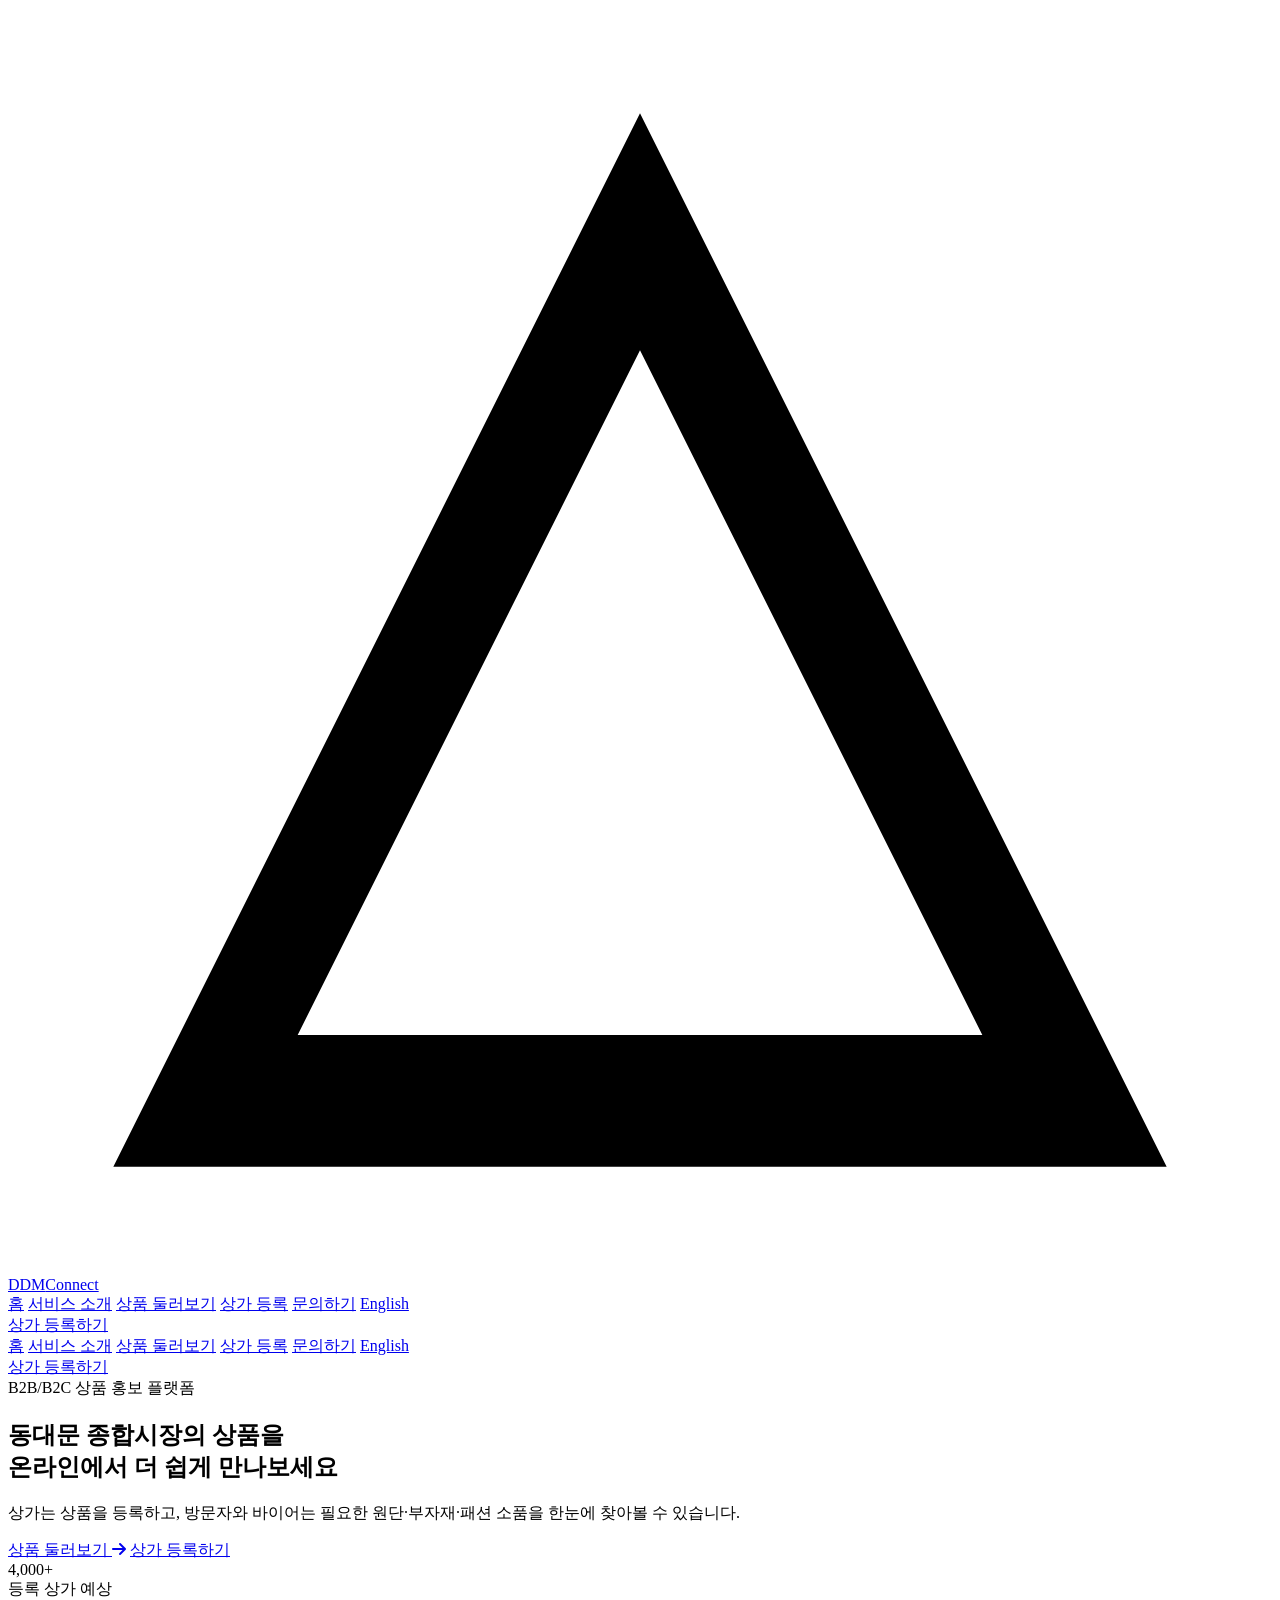
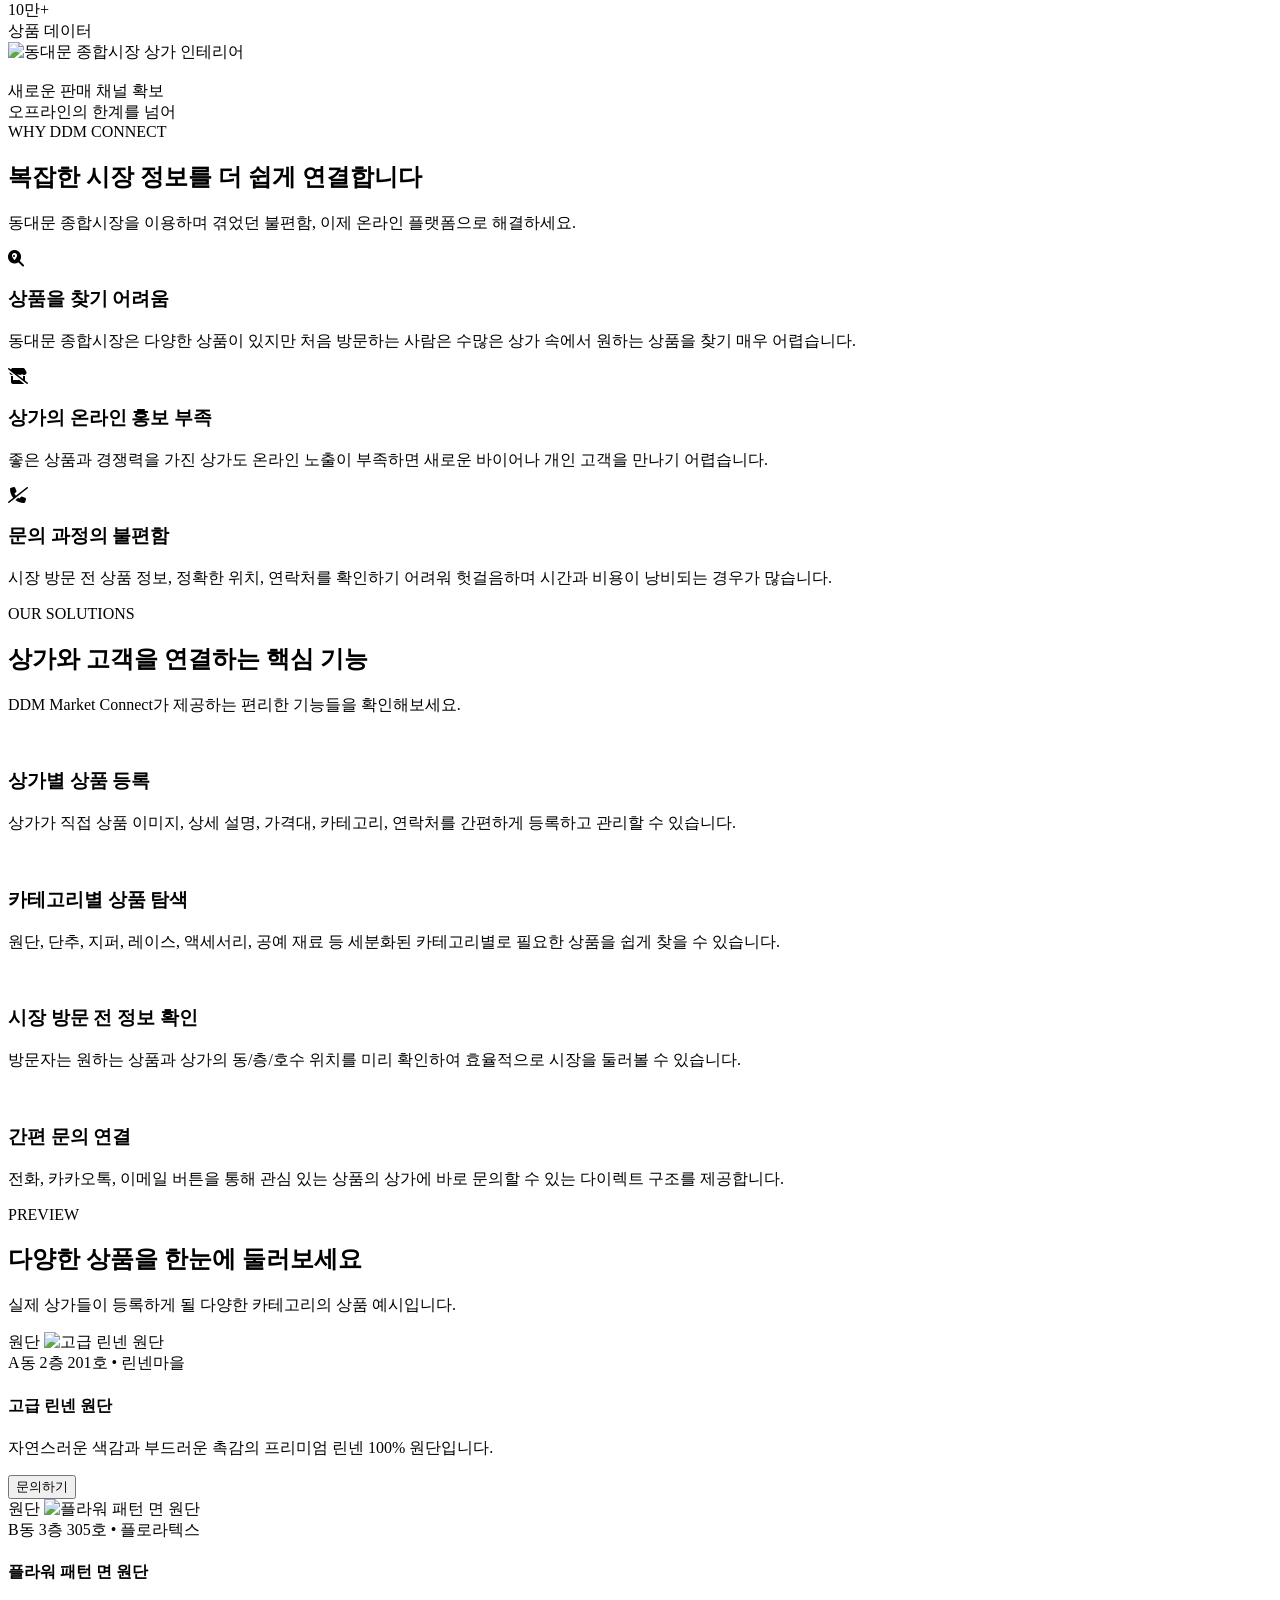
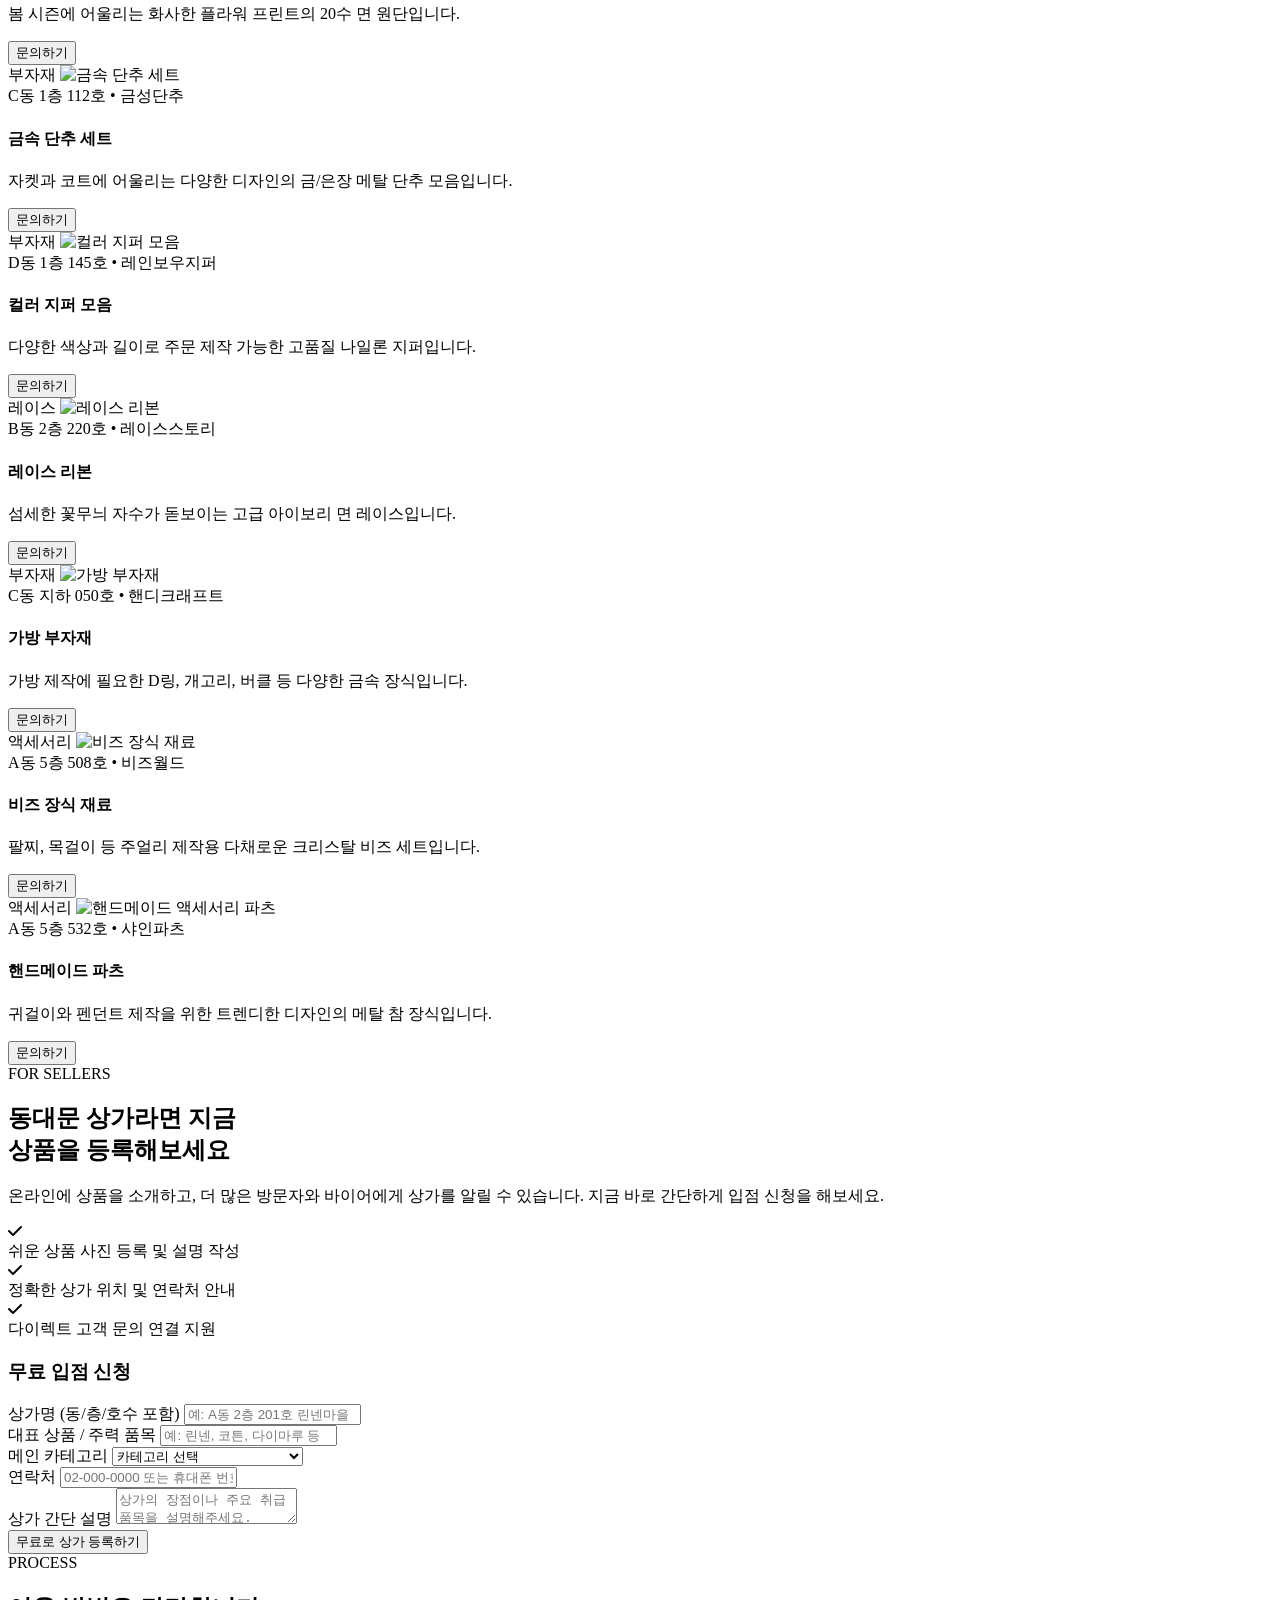
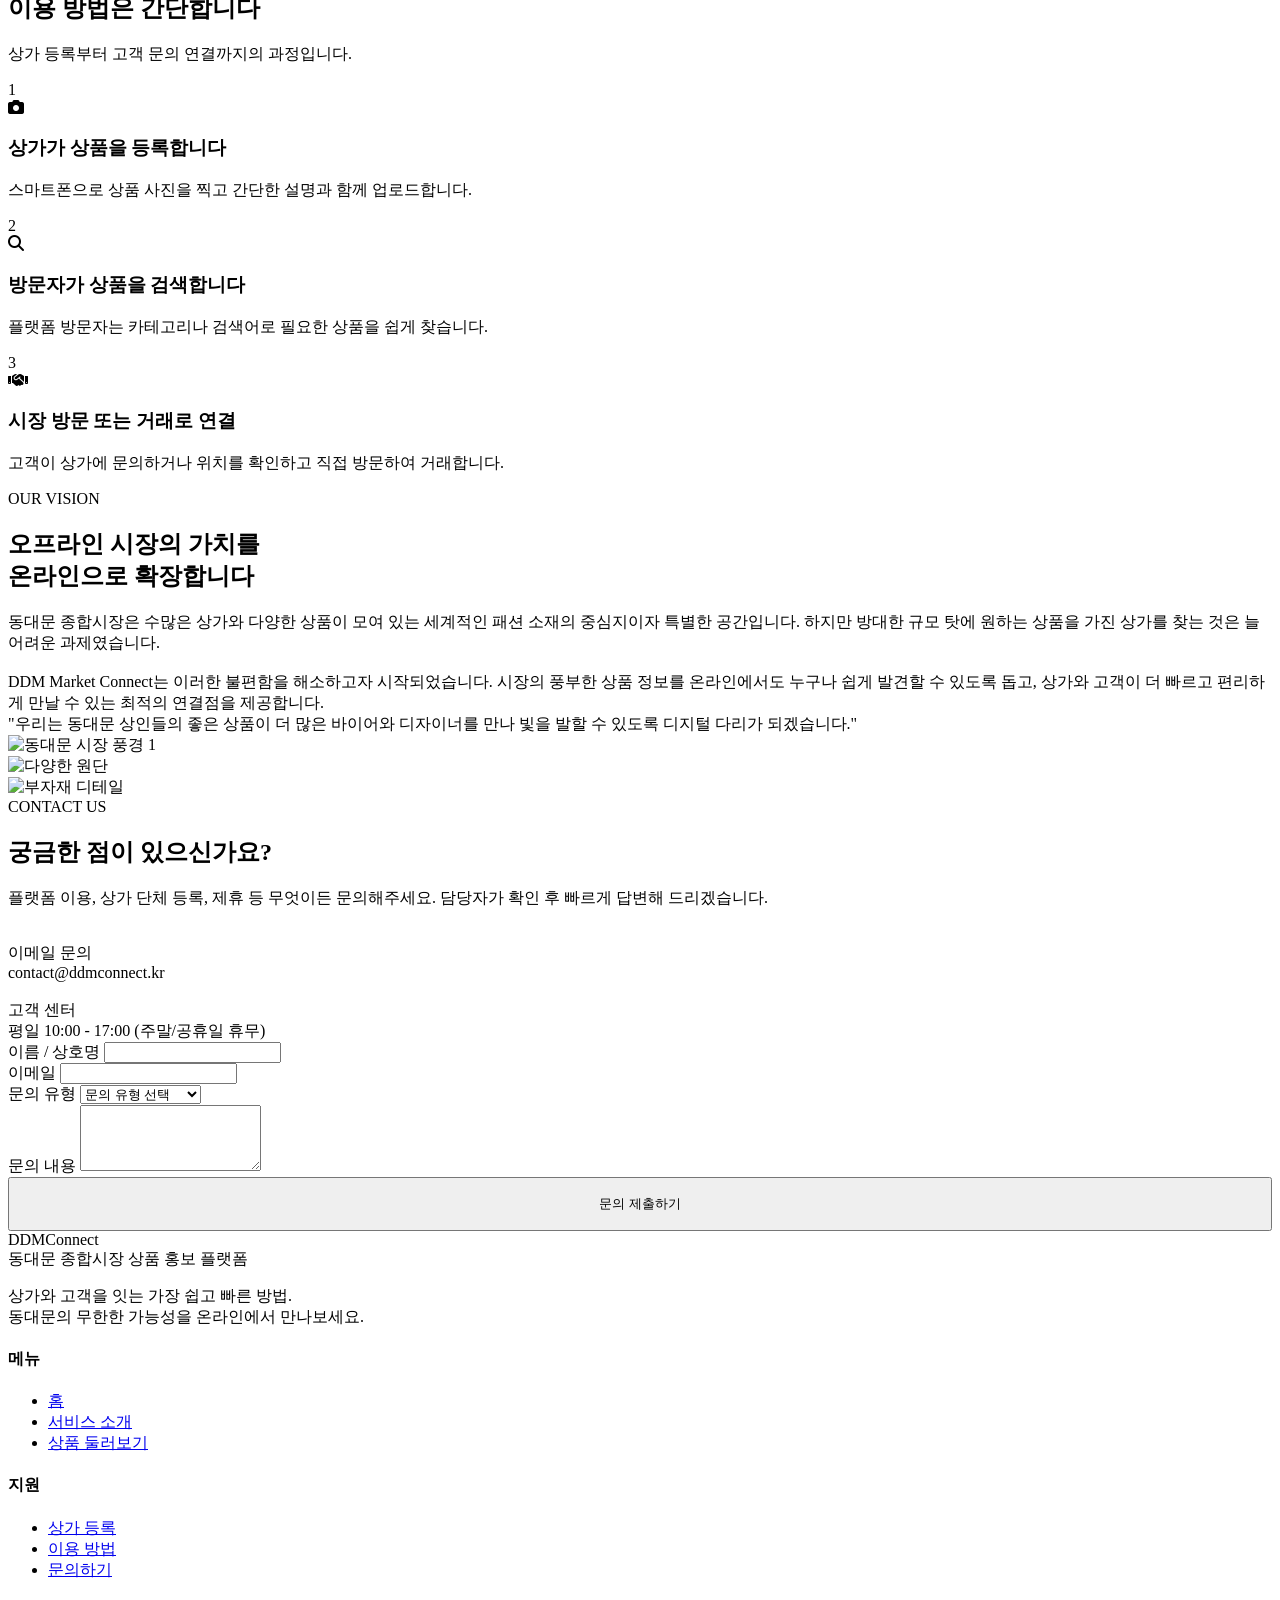
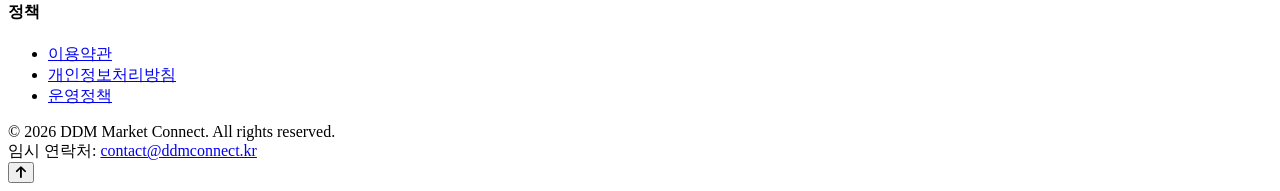
==== index.html @ 90c62ce3 "Add files via upload" ====
<!DOCTYPE html>
<html lang="ko">
<head>
    <meta charset="UTF-8">
    <meta name="viewport" content="width=device-width, initial-scale=1.0">
    <title>DDM Market Connect - 동대문 마켓 커넥트</title>
    <link rel="stylesheet" href="style.css">
    <!-- Font Awesome for Icons -->
    <link rel="stylesheet" href="https://cdnjs.cloudflare.com/ajax/libs/font-awesome/6.4.0/css/all.min.css">
</head>
<body>

    <!-- Header / Navigation -->
    <header id="header">
        <div class="container nav-inner">
            <a href="#" class="nav-logo">
                <div class="nav-logo-icon">
                    <svg viewBox="0 0 24 24"><path d="M12 2L2 22h20L12 2zm0 4.5l6.5 13h-13L12 6.5z"/></svg>
                </div>
                <div class="nav-logo-text">DDM<span>Connect</span></div>
            </a>
            
            <nav class="nav-menu">
                <a href="#hero" class="nav-link">홈</a>
                <a href="#features" class="nav-link">서비스 소개</a>
                <a href="#products" class="nav-link">상품 둘러보기</a>
                <a href="#register" class="nav-link">상가 등록</a>
                <a href="#inquiry" class="nav-link">문의하기</a>
                <a href="en.html" class="nav-link lang">English</a>
            </nav>
            
            <div class="nav-cta">
                <a href="#register" class="btn btn-primary">상가 등록하기</a>
            </div>
            
            <div class="hamburger" id="hamburger">
                <span></span><span></span><span></span>
            </div>
        </div>
    </header>

    <!-- Mobile Navigation -->
    <div class="mobile-nav" id="mobileNav">
        <a href="#hero" class="mobile-nav-link">홈</a>
        <a href="#features" class="mobile-nav-link">서비스 소개</a>
        <a href="#products" class="mobile-nav-link">상품 둘러보기</a>
        <a href="#register" class="mobile-nav-link">상가 등록</a>
        <a href="#inquiry" class="mobile-nav-link">문의하기</a>
        <a href="en.html" class="mobile-nav-link">English</a>
        <div class="mobile-nav-cta">
            <a href="#register" class="btn btn-primary" style="width:100%; justify-content:center;">상가 등록하기</a>
        </div>
    </div>

    <!-- Hero Section -->
    <section id="hero">
        <div class="hero-bg-pattern"></div>
        <div class="container hero-inner">
            <div class="hero-content">
                <div class="hero-badge">
                    <span class="hero-badge-dot"></span> B2B/B2C 상품 홍보 플랫폼
                </div>
                <h1 class="hero-title">동대문 종합시장의 상품을<br>온라인에서 <span class="highlight">더 쉽게</span> 만나보세요</h1>
                <p class="hero-subtitle">상가는 상품을 등록하고, 방문자와 바이어는 필요한 원단·부자재·패션 소품을 한눈에 찾아볼 수 있습니다.</p>
                
                <div class="hero-actions">
                    <a href="#products" class="btn btn-primary">상품 둘러보기 <i class="fa-solid fa-arrow-right"></i></a>
                    <a href="#register" class="btn btn-outline-white">상가 등록하기</a>
                </div>
                
                <div class="hero-stats">
                    <div class="hero-stat">
                        <div class="hero-stat-num">4,000+</div>
                        <div class="hero-stat-label">등록 상가 예상</div>
                    </div>
                    <div class="hero-stat">
                        <div class="hero-stat-num">10만+</div>
                        <div class="hero-stat-label">상품 데이터</div>
                    </div>
                </div>
            </div>
            <div class="hero-image-wrap">
                <img src="assets/images/hero_market.png" alt="동대문 종합시장 상가 인테리어" class="hero-img-main">
                <div class="hero-img-badge">
                    <div class="hero-img-badge-icon"><i class="fa-solid fa-store" style="color:white;"></i></div>
                    <div>
                        <div class="hero-img-badge-text">새로운 판매 채널 확보</div>
                        <div class="hero-img-badge-sub">오프라인의 한계를 넘어</div>
                    </div>
                </div>
            </div>
        </div>
    </section>

    <!-- Problem Section -->
    <section id="problem">
        <div class="container">
            <div class="section-header">
                <span class="section-tag">WHY DDM CONNECT</span>
                <h2 class="section-title">복잡한 시장 정보를 더 쉽게 연결합니다</h2>
                <p class="section-subtitle">동대문 종합시장을 이용하며 겪었던 불편함, 이제 온라인 플랫폼으로 해결하세요.</p>
            </div>
            
            <div class="problem-grid">
                <div class="problem-card">
                    <div class="problem-icon"><i class="fa-solid fa-magnifying-glass-location" style="color:var(--orange);"></i></div>
                    <h3>상품을 찾기 어려움</h3>
                    <p>동대문 종합시장은 다양한 상품이 있지만 처음 방문하는 사람은 수많은 상가 속에서 원하는 상품을 찾기 매우 어렵습니다.</p>
                </div>
                <div class="problem-card">
                    <div class="problem-icon"><i class="fa-solid fa-store-slash" style="color:var(--orange);"></i></div>
                    <h3>상가의 온라인 홍보 부족</h3>
                    <p>좋은 상품과 경쟁력을 가진 상가도 온라인 노출이 부족하면 새로운 바이어나 개인 고객을 만나기 어렵습니다.</p>
                </div>
                <div class="problem-card">
                    <div class="problem-icon"><i class="fa-solid fa-phone-slash" style="color:var(--orange);"></i></div>
                    <h3>문의 과정의 불편함</h3>
                    <p>시장 방문 전 상품 정보, 정확한 위치, 연락처를 확인하기 어려워 헛걸음하며 시간과 비용이 낭비되는 경우가 많습니다.</p>
                </div>
            </div>
        </div>
    </section>

    <!-- Service Feature Section -->
    <section id="features">
        <div class="container">
            <div class="section-header">
                <span class="section-tag">OUR SOLUTIONS</span>
                <h2 class="section-title">상가와 고객을 연결하는 핵심 기능</h2>
                <p class="section-subtitle">DDM Market Connect가 제공하는 편리한 기능들을 확인해보세요.</p>
            </div>
            
            <div class="features-grid">
                <div class="feature-card">
                    <div class="feature-icon"><i class="fa-solid fa-upload" style="color:white;"></i></div>
                    <h3>상가별 상품 등록</h3>
                    <p>상가가 직접 상품 이미지, 상세 설명, 가격대, 카테고리, 연락처를 간편하게 등록하고 관리할 수 있습니다.</p>
                </div>
                <div class="feature-card">
                    <div class="feature-icon"><i class="fa-solid fa-list" style="color:white;"></i></div>
                    <h3>카테고리별 상품 탐색</h3>
                    <p>원단, 단추, 지퍼, 레이스, 액세서리, 공예 재료 등 세분화된 카테고리별로 필요한 상품을 쉽게 찾을 수 있습니다.</p>
                </div>
                <div class="feature-card">
                    <div class="feature-icon"><i class="fa-solid fa-map-location-dot" style="color:white;"></i></div>
                    <h3>시장 방문 전 정보 확인</h3>
                    <p>방문자는 원하는 상품과 상가의 동/층/호수 위치를 미리 확인하여 효율적으로 시장을 둘러볼 수 있습니다.</p>
                </div>
                <div class="feature-card">
                    <div class="feature-icon"><i class="fa-solid fa-comments" style="color:white;"></i></div>
                    <h3>간편 문의 연결</h3>
                    <p>전화, 카카오톡, 이메일 버튼을 통해 관심 있는 상품의 상가에 바로 문의할 수 있는 다이렉트 구조를 제공합니다.</p>
                </div>
            </div>
        </div>
    </section>

    <!-- Product Preview Section -->
    <section id="products">
        <div class="container">
            <div class="section-header">
                <span class="section-tag">PREVIEW</span>
                <h2 class="section-title">다양한 상품을 한눈에 둘러보세요</h2>
                <p class="section-subtitle">실제 상가들이 등록하게 될 다양한 카테고리의 상품 예시입니다.</p>
            </div>
            
            <div class="products-grid">
                <!-- Product 1 -->
                <div class="product-card">
                    <div class="product-img-wrap">
                        <span class="product-category-badge">원단</span>
                        <img src="assets/images/product_linen.png" alt="고급 린넨 원단">
                    </div>
                    <div class="product-info">
                        <div class="product-store">A동 2층 201호 • 린넨마을</div>
                        <h4 class="product-name">고급 린넨 원단</h4>
                        <p class="product-desc">자연스러운 색감과 부드러운 촉감의 프리미엄 린넨 100% 원단입니다.</p>
                        <button class="product-inquiry-btn" data-product="고급 린넨 원단">문의하기</button>
                    </div>
                </div>
                <!-- Product 2 -->
                <div class="product-card">
                    <div class="product-img-wrap">
                        <span class="product-category-badge">원단</span>
                        <img src="assets/images/product_cotton_floral.png" alt="플라워 패턴 면 원단">
                    </div>
                    <div class="product-info">
                        <div class="product-store">B동 3층 305호 • 플로라텍스</div>
                        <h4 class="product-name">플라워 패턴 면 원단</h4>
                        <p class="product-desc">봄 시즌에 어울리는 화사한 플라워 프린트의 20수 면 원단입니다.</p>
                        <button class="product-inquiry-btn" data-product="플라워 패턴 면 원단">문의하기</button>
                    </div>
                </div>
                <!-- Product 3 -->
                <div class="product-card">
                    <div class="product-img-wrap">
                        <span class="product-category-badge">부자재</span>
                        <img src="assets/images/product_buttons.png" alt="금속 단추 세트">
                    </div>
                    <div class="product-info">
                        <div class="product-store">C동 1층 112호 • 금성단추</div>
                        <h4 class="product-name">금속 단추 세트</h4>
                        <p class="product-desc">자켓과 코트에 어울리는 다양한 디자인의 금/은장 메탈 단추 모음입니다.</p>
                        <button class="product-inquiry-btn" data-product="금속 단추 세트">문의하기</button>
                    </div>
                </div>
                <!-- Product 4 -->
                <div class="product-card">
                    <div class="product-img-wrap">
                        <span class="product-category-badge">부자재</span>
                        <img src="assets/images/product_zippers.png" alt="컬러 지퍼 모음">
                    </div>
                    <div class="product-info">
                        <div class="product-store">D동 1층 145호 • 레인보우지퍼</div>
                        <h4 class="product-name">컬러 지퍼 모음</h4>
                        <p class="product-desc">다양한 색상과 길이로 주문 제작 가능한 고품질 나일론 지퍼입니다.</p>
                        <button class="product-inquiry-btn" data-product="컬러 지퍼 모음">문의하기</button>
                    </div>
                </div>
                <!-- Product 5 -->
                <div class="product-card">
                    <div class="product-img-wrap">
                        <span class="product-category-badge">레이스</span>
                        <img src="assets/images/product_lace.png" alt="레이스 리본">
                    </div>
                    <div class="product-info">
                        <div class="product-store">B동 2층 220호 • 레이스스토리</div>
                        <h4 class="product-name">레이스 리본</h4>
                        <p class="product-desc">섬세한 꽃무늬 자수가 돋보이는 고급 아이보리 면 레이스입니다.</p>
                        <button class="product-inquiry-btn" data-product="레이스 리본">문의하기</button>
                    </div>
                </div>
                <!-- Product 6 -->
                <div class="product-card">
                    <div class="product-img-wrap">
                        <span class="product-category-badge">부자재</span>
                        <img src="assets/images/product_bag_hardware.png" alt="가방 부자재">
                    </div>
                    <div class="product-info">
                        <div class="product-store">C동 지하 050호 • 핸디크래프트</div>
                        <h4 class="product-name">가방 부자재</h4>
                        <p class="product-desc">가방 제작에 필요한 D링, 개고리, 버클 등 다양한 금속 장식입니다.</p>
                        <button class="product-inquiry-btn" data-product="가방 부자재">문의하기</button>
                    </div>
                </div>
                <!-- Product 7 -->
                <div class="product-card">
                    <div class="product-img-wrap">
                        <span class="product-category-badge">액세서리</span>
                        <img src="assets/images/product_beads.png" alt="비즈 장식 재료">
                    </div>
                    <div class="product-info">
                        <div class="product-store">A동 5층 508호 • 비즈월드</div>
                        <h4 class="product-name">비즈 장식 재료</h4>
                        <p class="product-desc">팔찌, 목걸이 등 주얼리 제작용 다채로운 크리스탈 비즈 세트입니다.</p>
                        <button class="product-inquiry-btn" data-product="비즈 장식 재료">문의하기</button>
                    </div>
                </div>
                <!-- Product 8 -->
                <div class="product-card">
                    <div class="product-img-wrap">
                        <span class="product-category-badge">액세서리</span>
                        <img src="assets/images/product_accessories.png" alt="핸드메이드 액세서리 파츠">
                    </div>
                    <div class="product-info">
                        <div class="product-store">A동 5층 532호 • 샤인파츠</div>
                        <h4 class="product-name">핸드메이드 파츠</h4>
                        <p class="product-desc">귀걸이와 펜던트 제작을 위한 트렌디한 디자인의 메탈 참 장식입니다.</p>
                        <button class="product-inquiry-btn" data-product="핸드메이드 액세서리 파츠">문의하기</button>
                    </div>
                </div>
            </div>
        </div>
    </section>

    <!-- Store Registration Section -->
    <section id="register">
        <div class="container register-inner">
            <div class="register-content">
                <span class="section-tag">FOR SELLERS</span>
                <h2 class="section-title">동대문 상가라면 지금<br>상품을 등록해보세요</h2>
                <p class="register-desc">온라인에 상품을 소개하고, 더 많은 방문자와 바이어에게 상가를 알릴 수 있습니다. 지금 바로 간단하게 입점 신청을 해보세요.</p>
                
                <div class="register-features">
                    <div class="register-feature-item">
                        <div class="check"><i class="fa-solid fa-check"></i></div>
                        <span>쉬운 상품 사진 등록 및 설명 작성</span>
                    </div>
                    <div class="register-feature-item">
                        <div class="check"><i class="fa-solid fa-check"></i></div>
                        <span>정확한 상가 위치 및 연락처 안내</span>
                    </div>
                    <div class="register-feature-item">
                        <div class="check"><i class="fa-solid fa-check"></i></div>
                        <span>다이렉트 고객 문의 연결 지원</span>
                    </div>
                </div>
            </div>
            
            <div class="register-form-wrap">
                <h3>무료 입점 신청</h3>
                <form id="registerForm">
                    <div class="form-group">
                        <label>상가명 (동/층/호수 포함)</label>
                        <input type="text" placeholder="예: A동 2층 201호 린넨마을" required>
                    </div>
                    <div class="form-group">
                        <label>대표 상품 / 주력 품목</label>
                        <input type="text" placeholder="예: 린넨, 코튼, 다이마루 등" required>
                    </div>
                    <div class="form-group">
                        <label>메인 카테고리</label>
                        <select required>
                            <option value="">카테고리 선택</option>
                            <option value="fabric">원단 (면, 마, 실크, 기능성 등)</option>
                            <option value="trim">부자재 (단추, 지퍼, 실 등)</option>
                            <option value="lace">레이스/리본</option>
                            <option value="accessory">액세서리/공예 재료</option>
                            <option value="other">기타</option>
                        </select>
                    </div>
                    <div class="form-group">
                        <label>연락처</label>
                        <input type="tel" placeholder="02-000-0000 또는 휴대폰 번호" required>
                    </div>
                    <div class="form-group">
                        <label>상가 간단 설명</label>
                        <textarea placeholder="상가의 장점이나 주요 취급 품목을 설명해주세요."></textarea>
                    </div>
                    <button type="submit" class="form-submit-btn">무료로 상가 등록하기</button>
                </form>
            </div>
        </div>
    </section>

    <!-- How It Works Section -->
    <section id="howitworks">
        <div class="container">
            <div class="section-header">
                <span class="section-tag">PROCESS</span>
                <h2 class="section-title">이용 방법은 간단합니다</h2>
                <p class="section-subtitle">상가 등록부터 고객 문의 연결까지의 과정입니다.</p>
            </div>
            
            <div class="steps-wrap">
                <div class="step-card">
                    <div class="step-number-wrap">
                        <div class="step-number">1</div>
                        <div class="step-icon-badge"><i class="fa-solid fa-camera" style="color:var(--orange);"></i></div>
                    </div>
                    <h3>상가가 상품을 등록합니다</h3>
                    <p>스마트폰으로 상품 사진을 찍고 간단한 설명과 함께 업로드합니다.</p>
                </div>
                <div class="step-card">
                    <div class="step-number-wrap">
                        <div class="step-number">2</div>
                        <div class="step-icon-badge"><i class="fa-solid fa-search" style="color:var(--orange);"></i></div>
                    </div>
                    <h3>방문자가 상품을 검색합니다</h3>
                    <p>플랫폼 방문자는 카테고리나 검색어로 필요한 상품을 쉽게 찾습니다.</p>
                </div>
                <div class="step-card">
                    <div class="step-number-wrap">
                        <div class="step-number">3</div>
                        <div class="step-icon-badge"><i class="fa-solid fa-handshake" style="color:var(--orange);"></i></div>
                    </div>
                    <h3>시장 방문 또는 거래로 연결</h3>
                    <p>고객이 상가에 문의하거나 위치를 확인하고 직접 방문하여 거래합니다.</p>
                </div>
            </div>
        </div>
    </section>

    <!-- Story / Brand Section -->
    <section id="story">
        <div class="container story-inner">
            <div class="story-text">
                <span class="section-tag">OUR VISION</span>
                <h2 class="section-title">오프라인 시장의 가치를<br>온라인으로 확장합니다</h2>
                <div class="story-body">
                    동대문 종합시장은 수많은 상가와 다양한 상품이 모여 있는 세계적인 패션 소재의 중심지이자 특별한 공간입니다. 하지만 방대한 규모 탓에 원하는 상품을 가진 상가를 찾는 것은 늘 어려운 과제였습니다.
                    <br><br>
                    DDM Market Connect는 이러한 불편함을 해소하고자 시작되었습니다. 시장의 풍부한 상품 정보를 온라인에서도 누구나 쉽게 발견할 수 있도록 돕고, 상가와 고객이 더 빠르고 편리하게 만날 수 있는 최적의 연결점을 제공합니다.
                </div>
                <div class="story-highlight">
                    "우리는 동대문 상인들의 좋은 상품이 더 많은 바이어와 디자이너를 만나 빛을 발할 수 있도록 디지털 다리가 되겠습니다."
                </div>
            </div>
            <div class="story-visual">
                <div class="story-img-grid">
                    <div class="story-img-card">
                        <img src="assets/images/hero_market.png" alt="동대문 시장 풍경 1">
                    </div>
                    <div class="story-img-card">
                        <img src="assets/images/product_linen.png" alt="다양한 원단">
                    </div>
                    <div class="story-img-card">
                        <img src="assets/images/product_beads.png" alt="부자재 디테일">
                    </div>
                </div>
            </div>
        </div>
    </section>

    <!-- Inquiry Section -->
    <section id="inquiry">
        <div class="container inquiry-inner">
            <div class="inquiry-info">
                <span class="section-tag">CONTACT US</span>
                <h2 class="section-title">궁금한 점이 있으신가요?</h2>
                <p>플랫폼 이용, 상가 단체 등록, 제휴 등 무엇이든 문의해주세요. 담당자가 확인 후 빠르게 답변해 드리겠습니다.</p>
                
                <div class="inquiry-contact-items">
                    <div class="inquiry-contact-item">
                        <div class="contact-icon"><i class="fa-solid fa-envelope" style="color:white;"></i></div>
                        <div>
                            <div class="contact-label">이메일 문의</div>
                            <div class="contact-value">contact@ddmconnect.kr</div>
                        </div>
                    </div>
                    <div class="inquiry-contact-item">
                        <div class="contact-icon"><i class="fa-solid fa-headset" style="color:white;"></i></div>
                        <div>
                            <div class="contact-label">고객 센터</div>
                            <div class="contact-value">평일 10:00 - 17:00 (주말/공휴일 휴무)</div>
                        </div>
                    </div>
                </div>
            </div>
            
            <div class="inquiry-form-box">
                <form id="inquiryForm" class="inquiry-form-grid">
                    <div class="form-group">
                        <label>이름 / 상호명</label>
                        <input type="text" required>
                    </div>
                    <div class="form-group">
                        <label>이메일</label>
                        <input type="email" required>
                    </div>
                    <div class="form-group inquiry-form-full">
                        <label>문의 유형</label>
                        <select required>
                            <option value="">문의 유형 선택</option>
                            <option value="use">플랫폼 이용 방법</option>
                            <option value="reg">상가 등록 관련</option>
                            <option value="partner">제휴/협력</option>
                            <option value="etc">기타 문의</option>
                        </select>
                    </div>
                    <div class="form-group inquiry-form-full">
                        <label>문의 내용</label>
                        <textarea rows="4" required></textarea>
                    </div>
                    <div class="inquiry-form-full">
                        <button type="submit" class="btn btn-navy" style="width:100%; justify-content:center; padding:16px;">문의 제출하기</button>
                    </div>
                </form>
            </div>
        </div>
    </section>

    <!-- Footer -->
    <footer id="footer">
        <div class="container">
            <div class="footer-inner">
                <div class="footer-col">
                    <div class="footer-brand-name">DDM<span>Connect</span></div>
                    <div class="footer-brand-sub">동대문 종합시장 상품 홍보 플랫폼</div>
                    <p class="footer-brand-desc">상가와 고객을 잇는 가장 쉽고 빠른 방법.<br>동대문의 무한한 가능성을 온라인에서 만나보세요.</p>
                </div>
                <div class="footer-col">
                    <h4>메뉴</h4>
                    <ul>
                        <li><a href="#hero">홈</a></li>
                        <li><a href="#features">서비스 소개</a></li>
                        <li><a href="#products">상품 둘러보기</a></li>
                    </ul>
                </div>
                <div class="footer-col">
                    <h4>지원</h4>
                    <ul>
                        <li><a href="#register">상가 등록</a></li>
                        <li><a href="#howitworks">이용 방법</a></li>
                        <li><a href="#inquiry">문의하기</a></li>
                    </ul>
                </div>
                <div class="footer-col">
                    <h4>정책</h4>
                    <ul>
                        <li><a href="#">이용약관</a></li>
                        <li><a href="#">개인정보처리방침</a></li>
                        <li><a href="#">운영정책</a></li>
                    </ul>
                </div>
            </div>
            
            <div class="footer-bottom">
                <div class="footer-copy">&copy; 2026 DDM Market Connect. All rights reserved.</div>
                <div class="footer-contact">임시 연락처: <a href="mailto:contact@ddmconnect.kr">contact@ddmconnect.kr</a></div>
            </div>
        </div>
    </footer>

    <!-- Scroll To Top Button -->
    <button id="scrollTop" aria-label="맨 위로 가기"><i class="fa-solid fa-arrow-up"></i></button>

    <script src="script.js"></script>
</body>
</html>
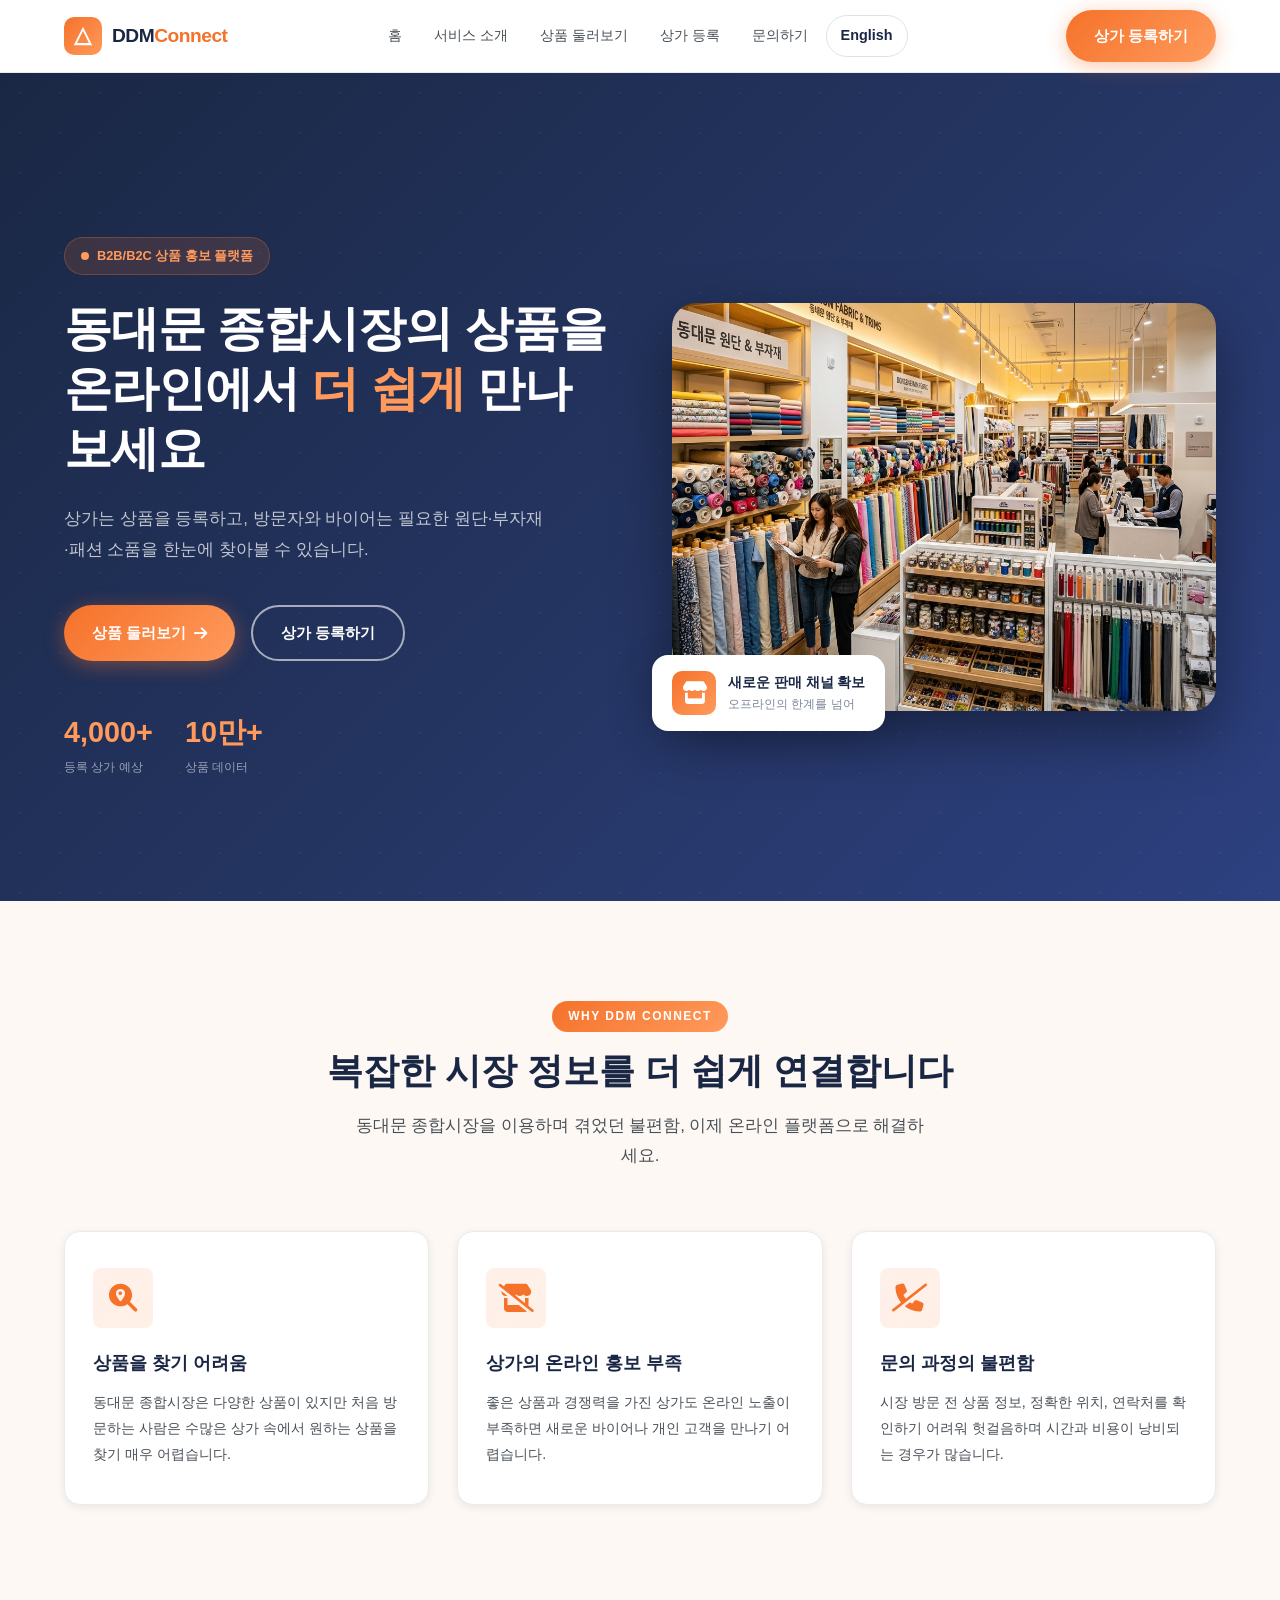
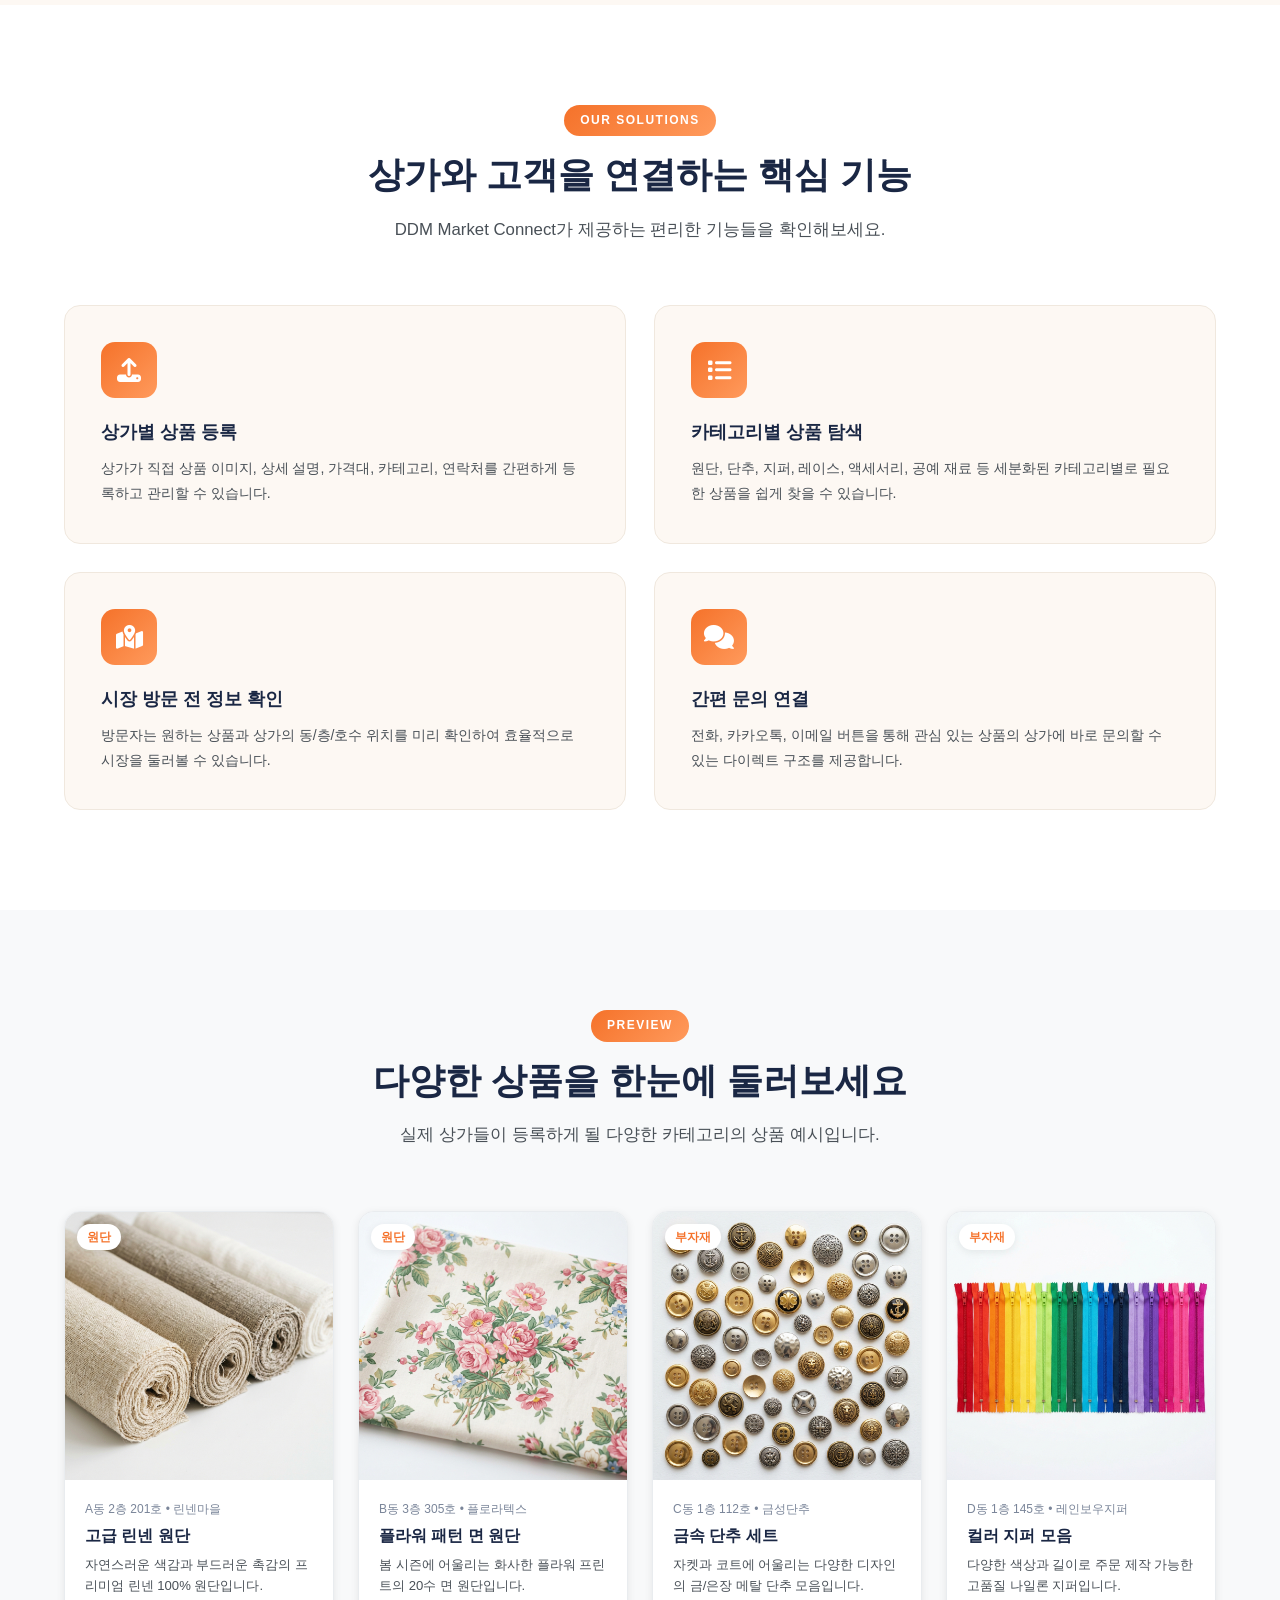
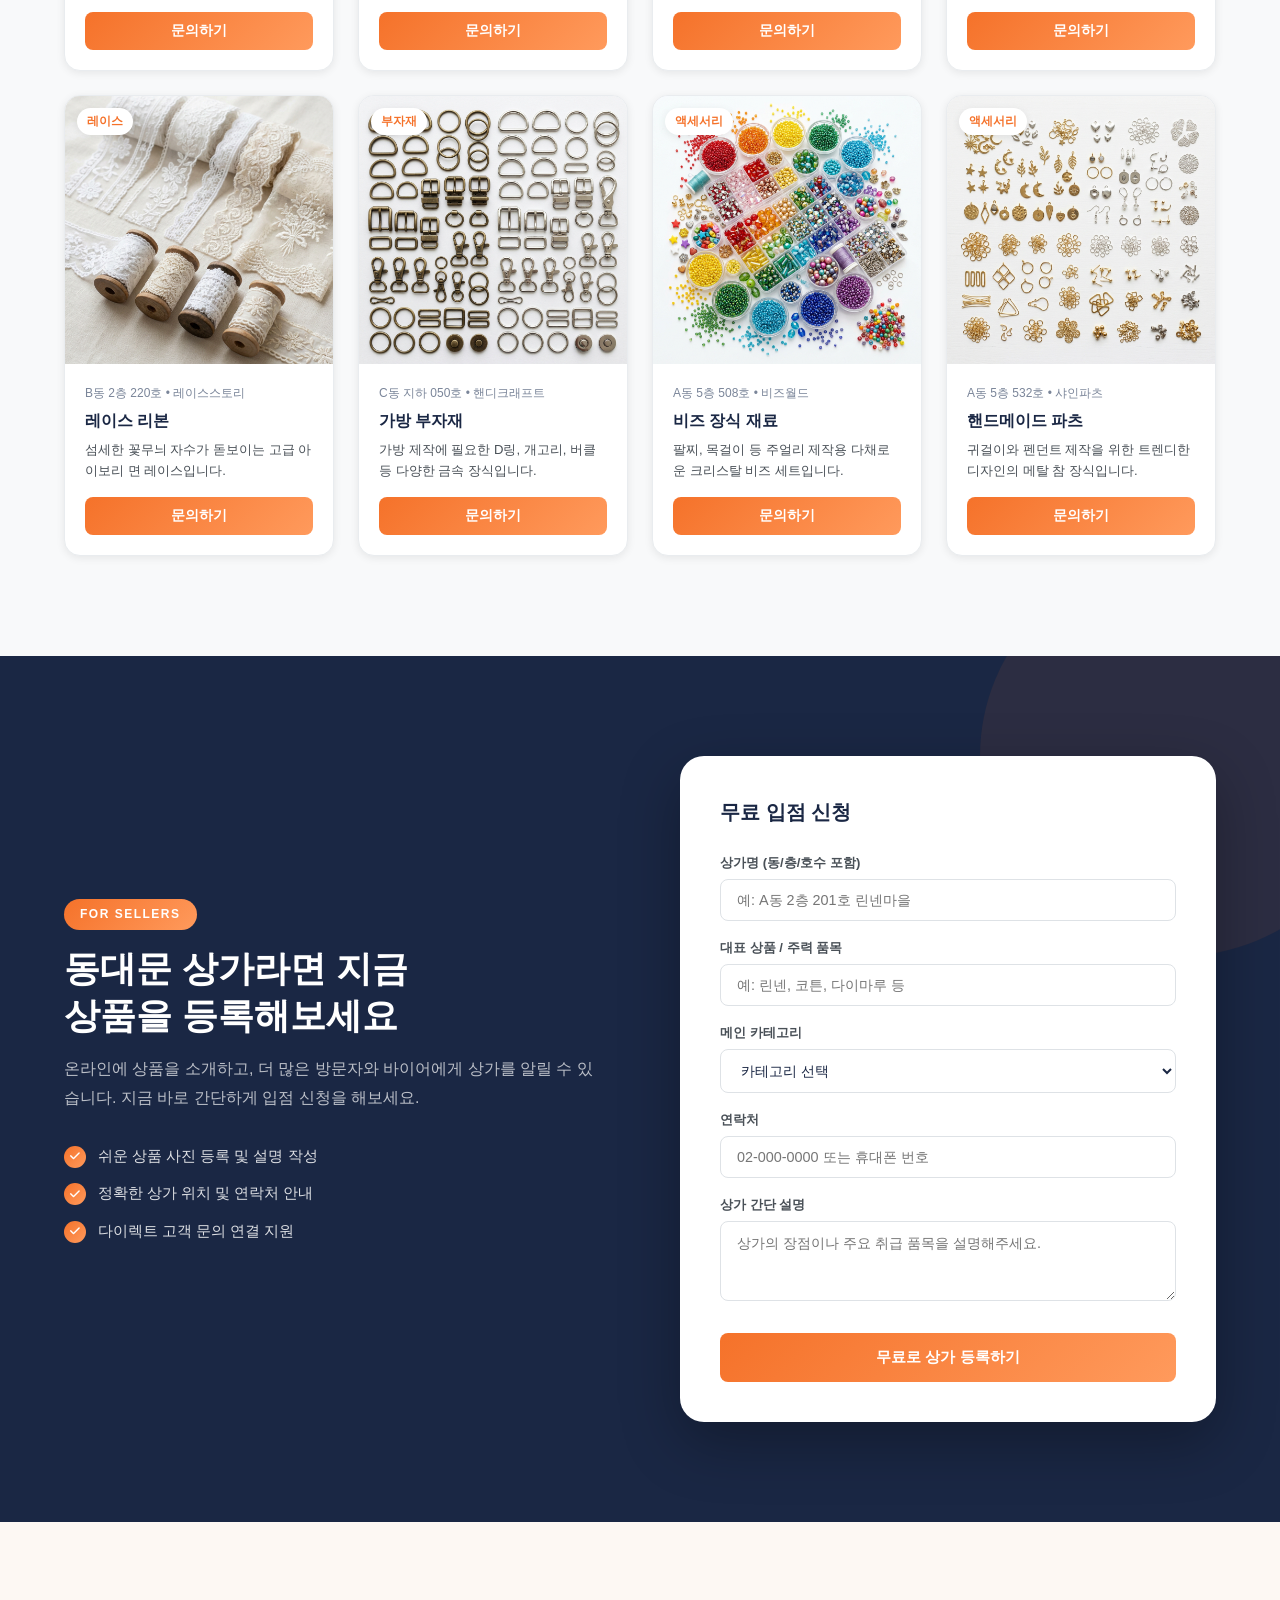
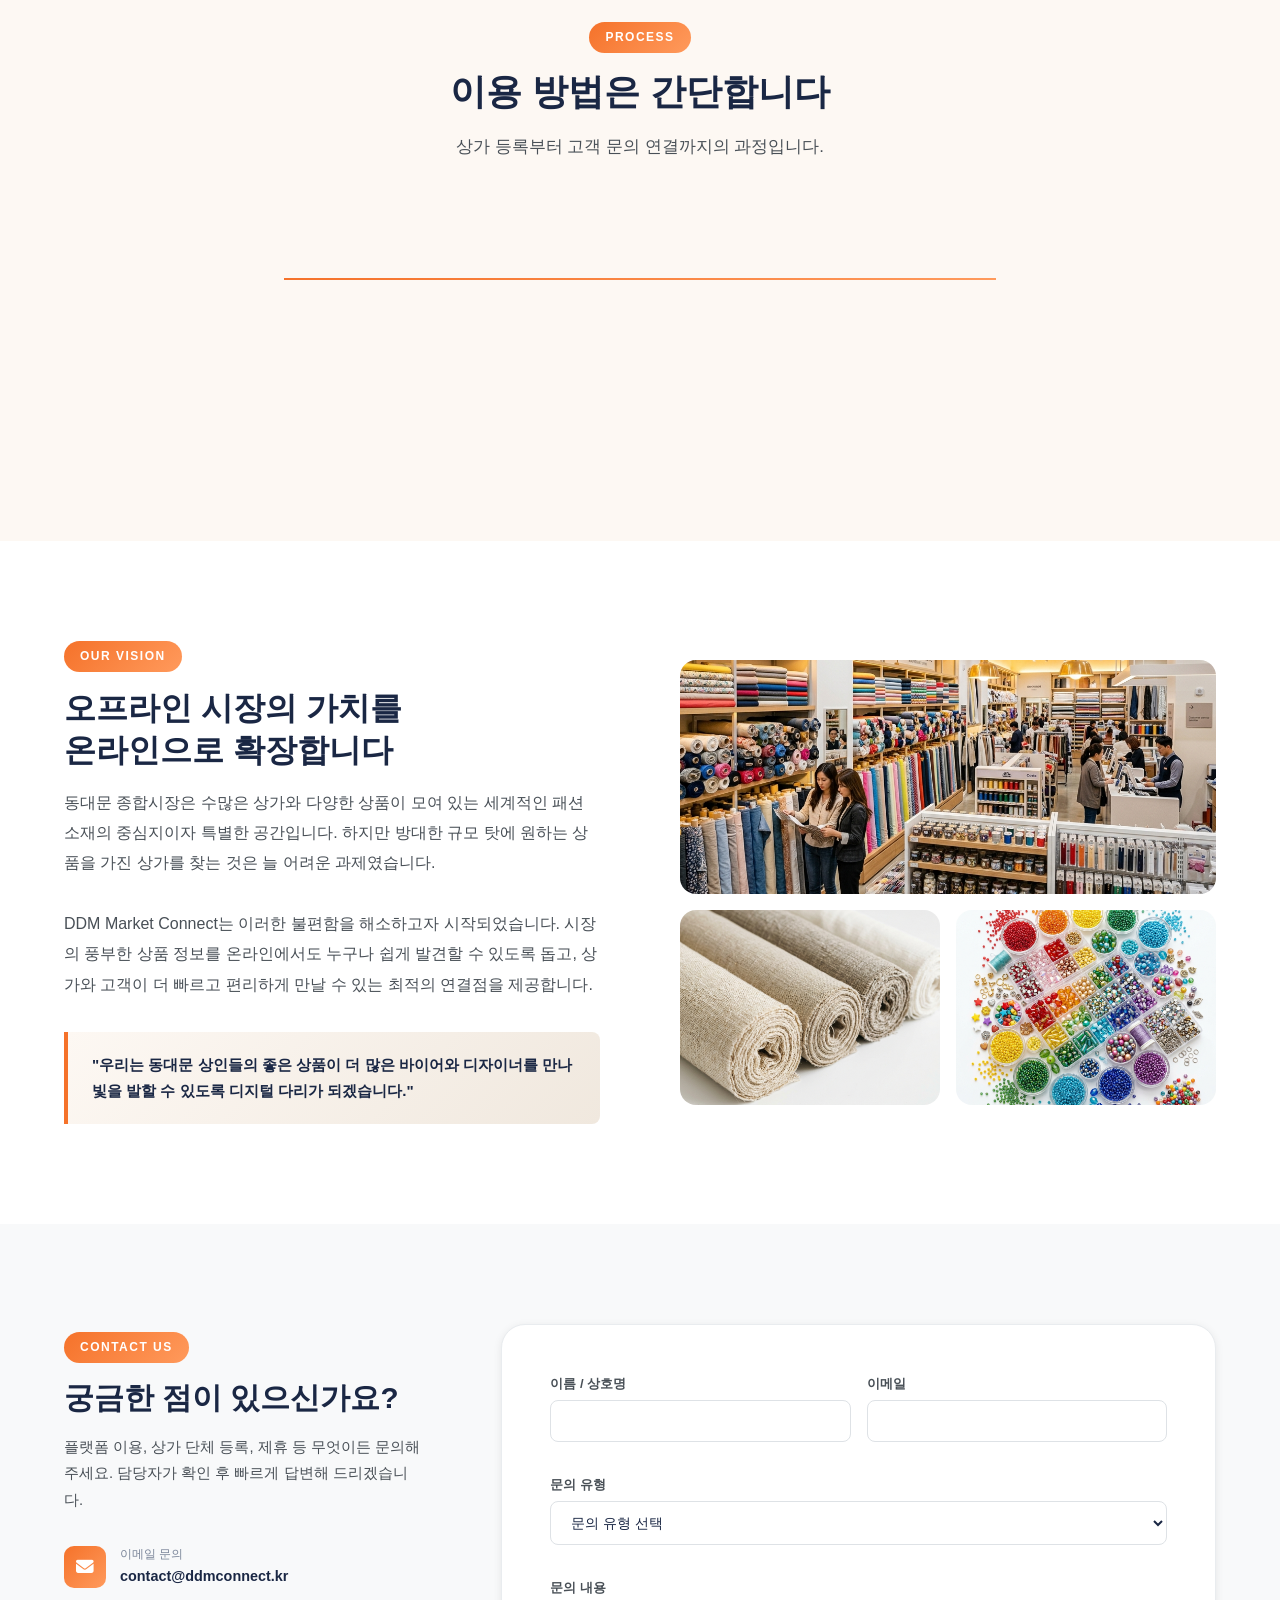
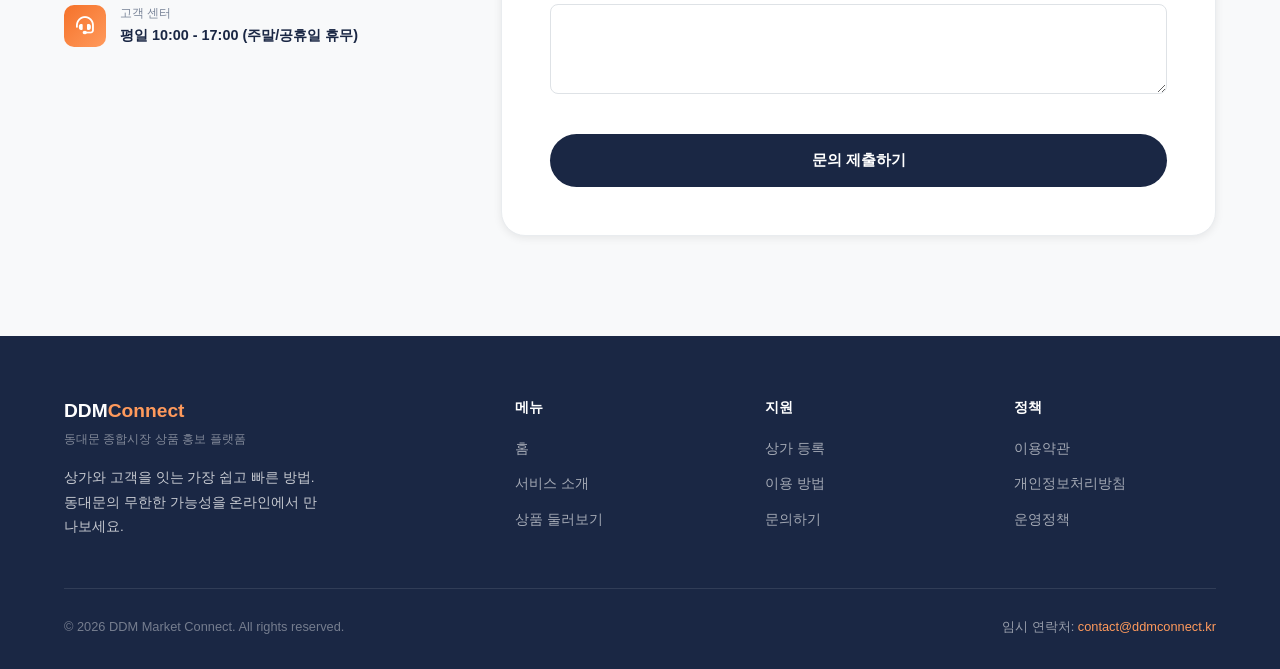
==== commit 1d8f98d8: "Add files via upload" ====
--- a/index.html
+++ b/index.html
@@ -1,13 +1,15 @@
 <!DOCTYPE html>
 <html lang="ko">
+
 <head>
     <meta charset="UTF-8">
     <meta name="viewport" content="width=device-width, initial-scale=1.0">
     <title>DDM Market Connect - 동대문 마켓 커넥트</title>
-    <link rel="stylesheet" href="style.css">
+    <link rel="stylesheet" href="landing-page/style.css">
     <!-- Font Awesome for Icons -->
     <link rel="stylesheet" href="https://cdnjs.cloudflare.com/ajax/libs/font-awesome/6.4.0/css/all.min.css">
 </head>
+
 <body>
 
     <!-- Header / Navigation -->
@@ -15,24 +17,26 @@
         <div class="container nav-inner">
             <a href="#" class="nav-logo">
                 <div class="nav-logo-icon">
-                    <svg viewBox="0 0 24 24"><path d="M12 2L2 22h20L12 2zm0 4.5l6.5 13h-13L12 6.5z"/></svg>
+                    <svg viewBox="0 0 24 24">
+                        <path d="M12 2L2 22h20L12 2zm0 4.5l6.5 13h-13L12 6.5z" />
+                    </svg>
                 </div>
                 <div class="nav-logo-text">DDM<span>Connect</span></div>
             </a>
-            
+
             <nav class="nav-menu">
                 <a href="#hero" class="nav-link">홈</a>
                 <a href="#features" class="nav-link">서비스 소개</a>
                 <a href="#products" class="nav-link">상품 둘러보기</a>
                 <a href="#register" class="nav-link">상가 등록</a>
                 <a href="#inquiry" class="nav-link">문의하기</a>
-                <a href="en.html" class="nav-link lang">English</a>
+                <a href="landing-page/en.html" class="nav-link lang">English</a>
             </nav>
-            
+
             <div class="nav-cta">
                 <a href="#register" class="btn btn-primary">상가 등록하기</a>
             </div>
-            
+
             <div class="hamburger" id="hamburger">
                 <span></span><span></span><span></span>
             </div>
@@ -46,7 +50,7 @@
         <a href="#products" class="mobile-nav-link">상품 둘러보기</a>
         <a href="#register" class="mobile-nav-link">상가 등록</a>
         <a href="#inquiry" class="mobile-nav-link">문의하기</a>
-        <a href="en.html" class="mobile-nav-link">English</a>
+        <a href="landing-page/en.html" class="mobile-nav-link">English</a>
         <div class="mobile-nav-cta">
             <a href="#register" class="btn btn-primary" style="width:100%; justify-content:center;">상가 등록하기</a>
         </div>
@@ -62,12 +66,12 @@
                 </div>
                 <h1 class="hero-title">동대문 종합시장의 상품을<br>온라인에서 <span class="highlight">더 쉽게</span> 만나보세요</h1>
                 <p class="hero-subtitle">상가는 상품을 등록하고, 방문자와 바이어는 필요한 원단·부자재·패션 소품을 한눈에 찾아볼 수 있습니다.</p>
-                
+
                 <div class="hero-actions">
                     <a href="#products" class="btn btn-primary">상품 둘러보기 <i class="fa-solid fa-arrow-right"></i></a>
                     <a href="#register" class="btn btn-outline-white">상가 등록하기</a>
                 </div>
-                
+
                 <div class="hero-stats">
                     <div class="hero-stat">
                         <div class="hero-stat-num">4,000+</div>
@@ -80,7 +84,7 @@
                 </div>
             </div>
             <div class="hero-image-wrap">
-                <img src="assets/images/hero_market.png" alt="동대문 종합시장 상가 인테리어" class="hero-img-main">
+                <img src="landing-page/assets/images/hero_market.png" alt="동대문 종합시장 상가 인테리어" class="hero-img-main">
                 <div class="hero-img-badge">
                     <div class="hero-img-badge-icon"><i class="fa-solid fa-store" style="color:white;"></i></div>
                     <div>
@@ -100,10 +104,11 @@
                 <h2 class="section-title">복잡한 시장 정보를 더 쉽게 연결합니다</h2>
                 <p class="section-subtitle">동대문 종합시장을 이용하며 겪었던 불편함, 이제 온라인 플랫폼으로 해결하세요.</p>
             </div>
-            
+
             <div class="problem-grid">
                 <div class="problem-card">
-                    <div class="problem-icon"><i class="fa-solid fa-magnifying-glass-location" style="color:var(--orange);"></i></div>
+                    <div class="problem-icon"><i class="fa-solid fa-magnifying-glass-location"
+                            style="color:var(--orange);"></i></div>
                     <h3>상품을 찾기 어려움</h3>
                     <p>동대문 종합시장은 다양한 상품이 있지만 처음 방문하는 사람은 수많은 상가 속에서 원하는 상품을 찾기 매우 어렵습니다.</p>
                 </div>
@@ -129,7 +134,7 @@
                 <h2 class="section-title">상가와 고객을 연결하는 핵심 기능</h2>
                 <p class="section-subtitle">DDM Market Connect가 제공하는 편리한 기능들을 확인해보세요.</p>
             </div>
-            
+
             <div class="features-grid">
                 <div class="feature-card">
                     <div class="feature-icon"><i class="fa-solid fa-upload" style="color:white;"></i></div>
@@ -163,13 +168,13 @@
                 <h2 class="section-title">다양한 상품을 한눈에 둘러보세요</h2>
                 <p class="section-subtitle">실제 상가들이 등록하게 될 다양한 카테고리의 상품 예시입니다.</p>
             </div>
-            
+
             <div class="products-grid">
                 <!-- Product 1 -->
                 <div class="product-card">
                     <div class="product-img-wrap">
                         <span class="product-category-badge">원단</span>
-                        <img src="assets/images/product_linen.png" alt="고급 린넨 원단">
+                        <img src="landing-page/assets/images/product_linen.png" alt="고급 린넨 원단">
                     </div>
                     <div class="product-info">
                         <div class="product-store">A동 2층 201호 • 린넨마을</div>
@@ -182,7 +187,7 @@
                 <div class="product-card">
                     <div class="product-img-wrap">
                         <span class="product-category-badge">원단</span>
-                        <img src="assets/images/product_cotton_floral.png" alt="플라워 패턴 면 원단">
+                        <img src="landing-page/assets/images/product_cotton_floral.png" alt="플라워 패턴 면 원단">
                     </div>
                     <div class="product-info">
                         <div class="product-store">B동 3층 305호 • 플로라텍스</div>
@@ -195,7 +200,7 @@
                 <div class="product-card">
                     <div class="product-img-wrap">
                         <span class="product-category-badge">부자재</span>
-                        <img src="assets/images/product_buttons.png" alt="금속 단추 세트">
+                        <img src="landing-page/assets/images/product_buttons.png" alt="금속 단추 세트">
                     </div>
                     <div class="product-info">
                         <div class="product-store">C동 1층 112호 • 금성단추</div>
@@ -208,7 +213,7 @@
                 <div class="product-card">
                     <div class="product-img-wrap">
                         <span class="product-category-badge">부자재</span>
-                        <img src="assets/images/product_zippers.png" alt="컬러 지퍼 모음">
+                        <img src="landing-page/assets/images/product_zippers.png" alt="컬러 지퍼 모음">
                     </div>
                     <div class="product-info">
                         <div class="product-store">D동 1층 145호 • 레인보우지퍼</div>
@@ -221,7 +226,7 @@
                 <div class="product-card">
                     <div class="product-img-wrap">
                         <span class="product-category-badge">레이스</span>
-                        <img src="assets/images/product_lace.png" alt="레이스 리본">
+                        <img src="landing-page/assets/images/product_lace.png" alt="레이스 리본">
                     </div>
                     <div class="product-info">
                         <div class="product-store">B동 2층 220호 • 레이스스토리</div>
@@ -234,7 +239,7 @@
                 <div class="product-card">
                     <div class="product-img-wrap">
                         <span class="product-category-badge">부자재</span>
-                        <img src="assets/images/product_bag_hardware.png" alt="가방 부자재">
+                        <img src="landing-page/assets/images/product_bag_hardware.png" alt="가방 부자재">
                     </div>
                     <div class="product-info">
                         <div class="product-store">C동 지하 050호 • 핸디크래프트</div>
@@ -247,7 +252,7 @@
                 <div class="product-card">
                     <div class="product-img-wrap">
                         <span class="product-category-badge">액세서리</span>
-                        <img src="assets/images/product_beads.png" alt="비즈 장식 재료">
+                        <img src="landing-page/assets/images/product_beads.png" alt="비즈 장식 재료">
                     </div>
                     <div class="product-info">
                         <div class="product-store">A동 5층 508호 • 비즈월드</div>
@@ -260,7 +265,7 @@
                 <div class="product-card">
                     <div class="product-img-wrap">
                         <span class="product-category-badge">액세서리</span>
-                        <img src="assets/images/product_accessories.png" alt="핸드메이드 액세서리 파츠">
+                        <img src="landing-page/assets/images/product_accessories.png" alt="핸드메이드 액세서리 파츠">
                     </div>
                     <div class="product-info">
                         <div class="product-store">A동 5층 532호 • 샤인파츠</div>
@@ -280,7 +285,7 @@
                 <span class="section-tag">FOR SELLERS</span>
                 <h2 class="section-title">동대문 상가라면 지금<br>상품을 등록해보세요</h2>
                 <p class="register-desc">온라인에 상품을 소개하고, 더 많은 방문자와 바이어에게 상가를 알릴 수 있습니다. 지금 바로 간단하게 입점 신청을 해보세요.</p>
-                
+
                 <div class="register-features">
                     <div class="register-feature-item">
                         <div class="check"><i class="fa-solid fa-check"></i></div>
@@ -296,7 +301,7 @@
                     </div>
                 </div>
             </div>
-            
+
             <div class="register-form-wrap">
                 <h3>무료 입점 신청</h3>
                 <form id="registerForm">
@@ -341,12 +346,13 @@
                 <h2 class="section-title">이용 방법은 간단합니다</h2>
                 <p class="section-subtitle">상가 등록부터 고객 문의 연결까지의 과정입니다.</p>
             </div>
-            
+
             <div class="steps-wrap">
                 <div class="step-card">
                     <div class="step-number-wrap">
                         <div class="step-number">1</div>
-                        <div class="step-icon-badge"><i class="fa-solid fa-camera" style="color:var(--orange);"></i></div>
+                        <div class="step-icon-badge"><i class="fa-solid fa-camera" style="color:var(--orange);"></i>
+                        </div>
                     </div>
                     <h3>상가가 상품을 등록합니다</h3>
                     <p>스마트폰으로 상품 사진을 찍고 간단한 설명과 함께 업로드합니다.</p>
@@ -354,7 +360,8 @@
                 <div class="step-card">
                     <div class="step-number-wrap">
                         <div class="step-number">2</div>
-                        <div class="step-icon-badge"><i class="fa-solid fa-search" style="color:var(--orange);"></i></div>
+                        <div class="step-icon-badge"><i class="fa-solid fa-search" style="color:var(--orange);"></i>
+                        </div>
                     </div>
                     <h3>방문자가 상품을 검색합니다</h3>
                     <p>플랫폼 방문자는 카테고리나 검색어로 필요한 상품을 쉽게 찾습니다.</p>
@@ -362,7 +369,8 @@
                 <div class="step-card">
                     <div class="step-number-wrap">
                         <div class="step-number">3</div>
-                        <div class="step-icon-badge"><i class="fa-solid fa-handshake" style="color:var(--orange);"></i></div>
+                        <div class="step-icon-badge"><i class="fa-solid fa-handshake" style="color:var(--orange);"></i>
+                        </div>
                     </div>
                     <h3>시장 방문 또는 거래로 연결</h3>
                     <p>고객이 상가에 문의하거나 위치를 확인하고 직접 방문하여 거래합니다.</p>
@@ -378,9 +386,11 @@
                 <span class="section-tag">OUR VISION</span>
                 <h2 class="section-title">오프라인 시장의 가치를<br>온라인으로 확장합니다</h2>
                 <div class="story-body">
-                    동대문 종합시장은 수많은 상가와 다양한 상품이 모여 있는 세계적인 패션 소재의 중심지이자 특별한 공간입니다. 하지만 방대한 규모 탓에 원하는 상품을 가진 상가를 찾는 것은 늘 어려운 과제였습니다.
+                    동대문 종합시장은 수많은 상가와 다양한 상품이 모여 있는 세계적인 패션 소재의 중심지이자 특별한 공간입니다. 하지만 방대한 규모 탓에 원하는 상품을 가진 상가를 찾는 것은 늘
+                    어려운 과제였습니다.
                     <br><br>
-                    DDM Market Connect는 이러한 불편함을 해소하고자 시작되었습니다. 시장의 풍부한 상품 정보를 온라인에서도 누구나 쉽게 발견할 수 있도록 돕고, 상가와 고객이 더 빠르고 편리하게 만날 수 있는 최적의 연결점을 제공합니다.
+                    DDM Market Connect는 이러한 불편함을 해소하고자 시작되었습니다. 시장의 풍부한 상품 정보를 온라인에서도 누구나 쉽게 발견할 수 있도록 돕고, 상가와 고객이 더 빠르고
+                    편리하게 만날 수 있는 최적의 연결점을 제공합니다.
                 </div>
                 <div class="story-highlight">
                     "우리는 동대문 상인들의 좋은 상품이 더 많은 바이어와 디자이너를 만나 빛을 발할 수 있도록 디지털 다리가 되겠습니다."
@@ -389,13 +399,13 @@
             <div class="story-visual">
                 <div class="story-img-grid">
                     <div class="story-img-card">
-                        <img src="assets/images/hero_market.png" alt="동대문 시장 풍경 1">
+                        <img src="landing-page/assets/images/hero_market.png" alt="동대문 시장 풍경 1">
                     </div>
                     <div class="story-img-card">
-                        <img src="assets/images/product_linen.png" alt="다양한 원단">
+                        <img src="landing-page/assets/images/product_linen.png" alt="다양한 원단">
                     </div>
                     <div class="story-img-card">
-                        <img src="assets/images/product_beads.png" alt="부자재 디테일">
+                        <img src="landing-page/assets/images/product_beads.png" alt="부자재 디테일">
                     </div>
                 </div>
             </div>
@@ -409,7 +419,7 @@
                 <span class="section-tag">CONTACT US</span>
                 <h2 class="section-title">궁금한 점이 있으신가요?</h2>
                 <p>플랫폼 이용, 상가 단체 등록, 제휴 등 무엇이든 문의해주세요. 담당자가 확인 후 빠르게 답변해 드리겠습니다.</p>
-                
+
                 <div class="inquiry-contact-items">
                     <div class="inquiry-contact-item">
                         <div class="contact-icon"><i class="fa-solid fa-envelope" style="color:white;"></i></div>
@@ -427,7 +437,7 @@
                     </div>
                 </div>
             </div>
-            
+
             <div class="inquiry-form-box">
                 <form id="inquiryForm" class="inquiry-form-grid">
                     <div class="form-group">
@@ -453,7 +463,8 @@
                         <textarea rows="4" required></textarea>
                     </div>
                     <div class="inquiry-form-full">
-                        <button type="submit" class="btn btn-navy" style="width:100%; justify-content:center; padding:16px;">문의 제출하기</button>
+                        <button type="submit" class="btn btn-navy"
+                            style="width:100%; justify-content:center; padding:16px;">문의 제출하기</button>
                     </div>
                 </form>
             </div>
@@ -494,10 +505,11 @@
                     </ul>
                 </div>
             </div>
-            
+
             <div class="footer-bottom">
                 <div class="footer-copy">&copy; 2026 DDM Market Connect. All rights reserved.</div>
-                <div class="footer-contact">임시 연락처: <a href="mailto:contact@ddmconnect.kr">contact@ddmconnect.kr</a></div>
+                <div class="footer-contact">임시 연락처: <a href="mailto:contact@ddmconnect.kr">contact@ddmconnect.kr</a>
+                </div>
             </div>
         </div>
     </footer>
@@ -505,6 +517,7 @@
     <!-- Scroll To Top Button -->
     <button id="scrollTop" aria-label="맨 위로 가기"><i class="fa-solid fa-arrow-up"></i></button>
 
-    <script src="script.js"></script>
+    <script src="landing-page/script.js"></script>
 </body>
-</html>
+
+</html>
--- a/landing-page/style.css
+++ b/landing-page/style.css
@@ -0,0 +1,270 @@
+/* ===== DDM Market Connect - style.css ===== */
+@import url('https://fonts.googleapis.com/css2?family=Noto+Sans+KR:wght@300;400;500;700;900&family=Inter:wght@300;400;500;600;700;800&display=swap');
+
+/* ===== CSS Variables ===== */
+:root {
+  --orange: #F5722A;
+  --orange-light: #FF9A5C;
+  --orange-dark: #D4561A;
+  --navy: #1A2744;
+  --navy-light: #243460;
+  --white: #FFFFFF;
+  --beige: #FDF8F3;
+  --beige-dark: #F0E8DE;
+  --gray-100: #F8F9FA;
+  --gray-200: #E9ECEF;
+  --gray-300: #DEE2E6;
+  --gray-500: #ADB5BD;
+  --gray-700: #495057;
+  --gray-900: #212529;
+  --text-primary: #1A2744;
+  --text-secondary: #495057;
+  --text-light: #7A8599;
+  --shadow-sm: 0 2px 8px rgba(0,0,0,0.08);
+  --shadow-md: 0 4px 20px rgba(0,0,0,0.12);
+  --shadow-lg: 0 8px 40px rgba(0,0,0,0.16);
+  --radius-sm: 8px;
+  --radius-md: 16px;
+  --radius-lg: 24px;
+  --radius-xl: 32px;
+  --transition: all 0.3s ease;
+  --max-width: 1200px;
+}
+
+/* ===== Reset ===== */
+*, *::before, *::after { box-sizing: border-box; margin: 0; padding: 0; }
+html { scroll-behavior: smooth; font-size: 16px; }
+body { font-family: 'Noto Sans KR', 'Inter', sans-serif; color: var(--text-primary); background: var(--white); line-height: 1.6; overflow-x: hidden; }
+img { max-width: 100%; height: auto; display: block; }
+a { text-decoration: none; color: inherit; }
+ul { list-style: none; }
+button { cursor: pointer; border: none; background: none; font-family: inherit; }
+input, textarea, select { font-family: inherit; }
+
+/* ===== Container ===== */
+.container { max-width: var(--max-width); margin: 0 auto; padding: 0 24px; }
+
+/* ===== Section ===== */
+section { padding: 100px 0; }
+.section-header { text-align: center; margin-bottom: 60px; }
+.section-tag { display: inline-block; background: linear-gradient(135deg, var(--orange), var(--orange-light)); color: white; font-size: 0.75rem; font-weight: 700; letter-spacing: 1.5px; text-transform: uppercase; padding: 6px 16px; border-radius: 50px; margin-bottom: 16px; }
+.section-title { font-size: 2.25rem; font-weight: 900; color: var(--navy); line-height: 1.3; margin-bottom: 16px; }
+.section-subtitle { font-size: 1.05rem; color: var(--text-secondary); max-width: 580px; margin: 0 auto; line-height: 1.8; }
+
+/* ===== Buttons ===== */
+.btn { display: inline-flex; align-items: center; gap: 8px; padding: 14px 28px; border-radius: 50px; font-size: 0.95rem; font-weight: 700; transition: var(--transition); cursor: pointer; }
+.btn-primary { background: linear-gradient(135deg, var(--orange), var(--orange-light)); color: white; box-shadow: 0 4px 20px rgba(245,114,42,0.4); }
+.btn-primary:hover { transform: translateY(-2px); box-shadow: 0 8px 30px rgba(245,114,42,0.5); }
+.btn-secondary { background: white; color: var(--navy); border: 2px solid var(--gray-300); }
+.btn-secondary:hover { border-color: var(--orange); color: var(--orange); transform: translateY(-2px); }
+.btn-outline-white { background: transparent; color: white; border: 2px solid rgba(255,255,255,0.6); }
+.btn-outline-white:hover { background: white; color: var(--navy); }
+.btn-navy { background: var(--navy); color: white; }
+.btn-navy:hover { background: var(--navy-light); transform: translateY(-2px); box-shadow: var(--shadow-md); }
+
+/* ===== HEADER / NAV ===== */
+#header { position: sticky; top: 0; z-index: 1000; background: rgba(255,255,255,0.95); backdrop-filter: blur(12px); border-bottom: 1px solid var(--gray-200); transition: var(--transition); }
+#header.scrolled { box-shadow: var(--shadow-sm); }
+.nav-inner { display: flex; align-items: center; justify-content: space-between; height: 72px; }
+.nav-logo { display: flex; align-items: center; gap: 10px; }
+.nav-logo-icon { width: 38px; height: 38px; background: linear-gradient(135deg, var(--orange), var(--orange-light)); border-radius: 10px; display: flex; align-items: center; justify-content: center; }
+.nav-logo-icon svg { width: 22px; height: 22px; fill: white; }
+.nav-logo-text { font-size: 1.2rem; font-weight: 900; color: var(--navy); letter-spacing: -0.5px; }
+.nav-logo-text span { color: var(--orange); }
+.nav-menu { display: flex; align-items: center; gap: 4px; }
+.nav-link { padding: 8px 14px; border-radius: 8px; font-size: 0.9rem; font-weight: 500; color: var(--text-secondary); transition: var(--transition); }
+.nav-link:hover { color: var(--orange); background: rgba(245,114,42,0.06); }
+.nav-link.lang { color: var(--navy); font-weight: 700; border: 1.5px solid var(--gray-300); border-radius: 50px; }
+.nav-link.lang:hover { border-color: var(--orange); color: var(--orange); background: transparent; }
+.nav-cta { margin-left: 12px; }
+.hamburger { display: none; flex-direction: column; gap: 5px; padding: 6px; cursor: pointer; }
+.hamburger span { display: block; width: 24px; height: 2px; background: var(--navy); border-radius: 2px; transition: var(--transition); }
+.hamburger.open span:nth-child(1) { transform: rotate(45deg) translate(5px, 5px); }
+.hamburger.open span:nth-child(2) { opacity: 0; }
+.hamburger.open span:nth-child(3) { transform: rotate(-45deg) translate(5px, -5px); }
+
+/* Mobile Nav */
+.mobile-nav { display: none; position: fixed; top: 72px; left: 0; right: 0; bottom: 0; background: white; z-index: 999; padding: 32px 24px; flex-direction: column; gap: 8px; overflow-y: auto; transform: translateX(100%); transition: transform 0.3s ease; }
+.mobile-nav.open { transform: translateX(0); display: flex; }
+.mobile-nav-link { padding: 16px 20px; border-radius: 12px; font-size: 1.1rem; font-weight: 600; color: var(--text-primary); transition: var(--transition); border: 1px solid transparent; }
+.mobile-nav-link:hover { background: var(--beige); color: var(--orange); }
+.mobile-nav-cta { margin-top: 16px; }
+
+/* ===== HERO SECTION ===== */
+#hero { background: linear-gradient(135deg, var(--navy) 0%, #243460 50%, #2D4080 100%); min-height: 92vh; display: flex; align-items: center; padding: 100px 0 60px; position: relative; overflow: hidden; }
+.hero-bg-pattern { position: absolute; inset: 0; opacity: 0.04; background-image: radial-gradient(circle, white 1px, transparent 1px); background-size: 40px 40px; }
+.hero-inner { display: grid; grid-template-columns: 1fr 1fr; gap: 64px; align-items: center; position: relative; z-index: 1; }
+.hero-badge { display: inline-flex; align-items: center; gap: 8px; background: rgba(245,114,42,0.15); border: 1px solid rgba(245,114,42,0.3); color: var(--orange-light); padding: 8px 16px; border-radius: 50px; font-size: 0.8rem; font-weight: 600; margin-bottom: 24px; }
+.hero-badge-dot { width: 8px; height: 8px; background: var(--orange-light); border-radius: 50%; animation: pulse 2s infinite; }
+@keyframes pulse { 0%,100% { opacity: 1; transform: scale(1); } 50% { opacity: 0.6; transform: scale(0.8); } }
+.hero-title { font-size: 3rem; font-weight: 900; color: white; line-height: 1.25; letter-spacing: -1px; margin-bottom: 24px; }
+.hero-title .highlight { color: var(--orange-light); }
+.hero-subtitle { font-size: 1.05rem; color: rgba(255,255,255,0.72); line-height: 1.85; margin-bottom: 40px; max-width: 480px; }
+.hero-actions { display: flex; gap: 16px; flex-wrap: wrap; }
+.hero-stats { display: flex; gap: 32px; margin-top: 48px; }
+.hero-stat { text-align: left; }
+.hero-stat-num { font-size: 1.8rem; font-weight: 900; color: var(--orange-light); }
+.hero-stat-label { font-size: 0.78rem; color: rgba(255,255,255,0.55); margin-top: 2px; }
+.hero-image-wrap { position: relative; }
+.hero-img-main { width: 100%; border-radius: var(--radius-lg); box-shadow: 0 24px 60px rgba(0,0,0,0.4); aspect-ratio: 4/3; object-fit: cover; }
+.hero-img-badge { position: absolute; bottom: -20px; left: -20px; background: white; border-radius: var(--radius-md); padding: 16px 20px; box-shadow: var(--shadow-lg); display: flex; align-items: center; gap: 12px; }
+.hero-img-badge-icon { width: 44px; height: 44px; background: linear-gradient(135deg, var(--orange), var(--orange-light)); border-radius: 10px; display: flex; align-items: center; justify-content: center; font-size: 1.4rem; }
+.hero-img-badge-text { font-size: 0.85rem; font-weight: 700; color: var(--navy); }
+.hero-img-badge-sub { font-size: 0.75rem; color: var(--text-light); margin-top: 1px; }
+
+/* ===== PROBLEM SECTION ===== */
+#problem { background: var(--beige); }
+.problem-grid { display: grid; grid-template-columns: repeat(3, 1fr); gap: 28px; }
+.problem-card { background: white; border-radius: var(--radius-md); padding: 36px 28px; box-shadow: var(--shadow-sm); transition: var(--transition); border: 1px solid var(--gray-200); position: relative; overflow: hidden; }
+.problem-card::before { content: ''; position: absolute; top: 0; left: 0; right: 0; height: 4px; background: linear-gradient(90deg, var(--orange), var(--orange-light)); transform: scaleX(0); transform-origin: left; transition: var(--transition); }
+.problem-card:hover { transform: translateY(-6px); box-shadow: var(--shadow-md); }
+.problem-card:hover::before { transform: scaleX(1); }
+.problem-icon { width: 60px; height: 60px; border-radius: var(--radius-sm); background: linear-gradient(135deg, rgba(245,114,42,0.1), rgba(255,154,92,0.15)); display: flex; align-items: center; justify-content: center; font-size: 1.75rem; margin-bottom: 20px; }
+.problem-card h3 { font-size: 1.15rem; font-weight: 800; color: var(--navy); margin-bottom: 12px; }
+.problem-card p { font-size: 0.9rem; color: var(--text-secondary); line-height: 1.8; }
+
+/* ===== FEATURES SECTION ===== */
+#features { background: var(--white); }
+.features-grid { display: grid; grid-template-columns: repeat(2, 1fr); gap: 28px; }
+.feature-card { background: var(--beige); border-radius: var(--radius-md); padding: 36px; transition: var(--transition); border: 1px solid var(--beige-dark); }
+.feature-card:hover { background: var(--navy); transform: translateY(-4px); box-shadow: var(--shadow-lg); }
+.feature-card:hover h3, .feature-card:hover p { color: white; }
+.feature-card:hover .feature-icon { background: rgba(245,114,42,0.25); }
+.feature-icon { width: 56px; height: 56px; background: linear-gradient(135deg, var(--orange), var(--orange-light)); border-radius: 14px; display: flex; align-items: center; justify-content: center; font-size: 1.5rem; margin-bottom: 20px; transition: var(--transition); }
+.feature-card h3 { font-size: 1.1rem; font-weight: 800; color: var(--navy); margin-bottom: 10px; transition: var(--transition); }
+.feature-card p { font-size: 0.88rem; color: var(--text-secondary); line-height: 1.8; transition: var(--transition); }
+
+/* ===== PRODUCTS SECTION ===== */
+#products { background: var(--gray-100); }
+.products-grid { display: grid; grid-template-columns: repeat(4, 1fr); gap: 24px; }
+.product-card { background: white; border-radius: var(--radius-md); overflow: hidden; box-shadow: var(--shadow-sm); transition: var(--transition); border: 1px solid var(--gray-200); }
+.product-card:hover { transform: translateY(-6px); box-shadow: var(--shadow-lg); }
+.product-img-wrap { position: relative; aspect-ratio: 1; overflow: hidden; }
+.product-img-wrap img { width: 100%; height: 100%; object-fit: cover; transition: transform 0.4s ease; }
+.product-card:hover .product-img-wrap img { transform: scale(1.06); }
+.product-category-badge { position: absolute; top: 12px; left: 12px; background: white; color: var(--orange); font-size: 0.72rem; font-weight: 700; padding: 4px 10px; border-radius: 50px; box-shadow: var(--shadow-sm); }
+.product-info { padding: 20px; }
+.product-store { font-size: 0.75rem; color: var(--text-light); margin-bottom: 4px; }
+.product-name { font-size: 1rem; font-weight: 800; color: var(--navy); margin-bottom: 6px; }
+.product-desc { font-size: 0.82rem; color: var(--text-secondary); line-height: 1.6; margin-bottom: 16px; }
+.product-inquiry-btn { width: 100%; padding: 10px; background: linear-gradient(135deg, var(--orange), var(--orange-light)); color: white; border: none; border-radius: var(--radius-sm); font-size: 0.85rem; font-weight: 700; cursor: pointer; transition: var(--transition); }
+.product-inquiry-btn:hover { opacity: 0.88; transform: translateY(-1px); }
+
+/* ===== REGISTRATION SECTION ===== */
+#register { background: var(--navy); position: relative; overflow: hidden; }
+#register::before { content: ''; position: absolute; top: -100px; right: -100px; width: 400px; height: 400px; background: rgba(245,114,42,0.08); border-radius: 50%; }
+.register-inner { display: grid; grid-template-columns: 1fr 1fr; gap: 80px; align-items: center; position: relative; z-index: 1; }
+.register-content .section-tag { background: linear-gradient(135deg, var(--orange), var(--orange-light)); }
+.register-content .section-title { color: white; text-align: left; }
+.register-desc { font-size: 1rem; color: rgba(255,255,255,0.7); line-height: 1.8; margin-bottom: 32px; }
+.register-features { display: flex; flex-direction: column; gap: 14px; margin-bottom: 36px; }
+.register-feature-item { display: flex; align-items: center; gap: 12px; color: rgba(255,255,255,0.85); font-size: 0.92rem; }
+.register-feature-item .check { width: 22px; height: 22px; background: linear-gradient(135deg, var(--orange), var(--orange-light)); border-radius: 50%; display: flex; align-items: center; justify-content: center; font-size: 0.7rem; color: white; flex-shrink: 0; }
+.register-form-wrap { background: white; border-radius: var(--radius-lg); padding: 40px; box-shadow: 0 20px 60px rgba(0,0,0,0.3); }
+.register-form-wrap h3 { font-size: 1.25rem; font-weight: 800; color: var(--navy); margin-bottom: 24px; }
+.form-group { margin-bottom: 16px; }
+.form-group label { display: block; font-size: 0.82rem; font-weight: 600; color: var(--text-secondary); margin-bottom: 6px; }
+.form-group input, .form-group select, .form-group textarea { width: 100%; padding: 12px 16px; border: 1.5px solid var(--gray-300); border-radius: var(--radius-sm); font-size: 0.9rem; color: var(--text-primary); transition: var(--transition); background: white; }
+.form-group input:focus, .form-group select:focus, .form-group textarea:focus { outline: none; border-color: var(--orange); box-shadow: 0 0 0 3px rgba(245,114,42,0.12); }
+.form-group textarea { resize: vertical; min-height: 80px; }
+.form-submit-btn { width: 100%; padding: 14px; background: linear-gradient(135deg, var(--orange), var(--orange-light)); color: white; border: none; border-radius: var(--radius-sm); font-size: 0.95rem; font-weight: 700; cursor: pointer; transition: var(--transition); margin-top: 8px; }
+.form-submit-btn:hover { transform: translateY(-2px); box-shadow: 0 6px 20px rgba(245,114,42,0.45); }
+
+/* ===== HOW IT WORKS ===== */
+#howitworks { background: var(--beige); }
+.steps-wrap { display: grid; grid-template-columns: repeat(3, 1fr); gap: 0; position: relative; }
+.steps-wrap::before { content: ''; position: absolute; top: 56px; left: calc(16.67% + 28px); right: calc(16.67% + 28px); height: 2px; background: linear-gradient(90deg, var(--orange), var(--orange-light)); z-index: 0; }
+.step-card { text-align: center; padding: 20px 24px; position: relative; z-index: 1; }
+.step-number-wrap { position: relative; display: inline-flex; align-items: center; justify-content: center; margin-bottom: 24px; }
+.step-number { width: 72px; height: 72px; background: linear-gradient(135deg, var(--orange), var(--orange-light)); border-radius: 50%; display: flex; align-items: center; justify-content: center; font-size: 1.6rem; font-weight: 900; color: white; box-shadow: 0 6px 20px rgba(245,114,42,0.4); border: 4px solid white; }
+.step-icon-badge { position: absolute; bottom: -4px; right: -4px; background: white; border-radius: 50%; width: 28px; height: 28px; display: flex; align-items: center; justify-content: center; font-size: 0.9rem; box-shadow: var(--shadow-sm); }
+.step-card h3 { font-size: 1.05rem; font-weight: 800; color: var(--navy); margin-bottom: 10px; }
+.step-card p { font-size: 0.85rem; color: var(--text-secondary); line-height: 1.7; max-width: 240px; margin: 0 auto; }
+
+/* ===== STORY SECTION ===== */
+#story { background: var(--white); }
+.story-inner { display: grid; grid-template-columns: 1fr 1fr; gap: 80px; align-items: center; }
+.story-text .section-title { text-align: left; font-size: 2rem; }
+.story-body { font-size: 1rem; color: var(--text-secondary); line-height: 1.9; margin-bottom: 32px; }
+.story-highlight { background: linear-gradient(135deg, var(--beige), var(--beige-dark)); border-left: 4px solid var(--orange); padding: 20px 24px; border-radius: 0 var(--radius-sm) var(--radius-sm) 0; font-size: 0.95rem; font-weight: 600; color: var(--navy); line-height: 1.7; }
+.story-visual { position: relative; }
+.story-img-grid { display: grid; grid-template-columns: 1fr 1fr; gap: 16px; }
+.story-img-card { border-radius: var(--radius-md); overflow: hidden; }
+.story-img-card img { width: 100%; aspect-ratio: 4/3; object-fit: cover; }
+.story-img-card:first-child { grid-column: 1 / 3; }
+.story-img-card:first-child img { aspect-ratio: 16/7; }
+
+/* ===== INQUIRY SECTION ===== */
+#inquiry { background: var(--gray-100); }
+.inquiry-inner { display: grid; grid-template-columns: 1fr 2fr; gap: 80px; align-items: start; }
+.inquiry-info { padding-top: 8px; }
+.inquiry-info .section-title { text-align: left; font-size: 1.85rem; margin-bottom: 16px; }
+.inquiry-info p { font-size: 0.92rem; color: var(--text-secondary); line-height: 1.8; margin-bottom: 32px; }
+.inquiry-contact-items { display: flex; flex-direction: column; gap: 16px; }
+.inquiry-contact-item { display: flex; align-items: center; gap: 14px; }
+.contact-icon { width: 42px; height: 42px; background: linear-gradient(135deg, var(--orange), var(--orange-light)); border-radius: 10px; display: flex; align-items: center; justify-content: center; font-size: 1.1rem; }
+.contact-label { font-size: 0.78rem; color: var(--text-light); }
+.contact-value { font-size: 0.9rem; font-weight: 600; color: var(--navy); }
+.inquiry-form-box { background: white; border-radius: var(--radius-lg); padding: 48px; box-shadow: var(--shadow-sm); border: 1px solid var(--gray-200); }
+.inquiry-form-grid { display: grid; grid-template-columns: 1fr 1fr; gap: 16px; }
+.inquiry-form-full { grid-column: 1 / 3; }
+
+/* ===== FOOTER ===== */
+#footer { background: var(--navy); color: rgba(255,255,255,0.75); padding: 60px 0 32px; }
+.footer-inner { display: grid; grid-template-columns: 2fr 1fr 1fr 1fr; gap: 48px; margin-bottom: 48px; }
+.footer-brand-name { font-size: 1.2rem; font-weight: 900; color: white; margin-bottom: 4px; }
+.footer-brand-name span { color: var(--orange-light); }
+.footer-brand-sub { font-size: 0.78rem; color: rgba(255,255,255,0.45); margin-bottom: 16px; }
+.footer-brand-desc { font-size: 0.85rem; line-height: 1.8; max-width: 260px; }
+.footer-col h4 { font-size: 0.9rem; font-weight: 700; color: white; margin-bottom: 16px; }
+.footer-col ul { display: flex; flex-direction: column; gap: 10px; }
+.footer-col ul li a { font-size: 0.85rem; color: rgba(255,255,255,0.6); transition: var(--transition); }
+.footer-col ul li a:hover { color: var(--orange-light); }
+.footer-bottom { border-top: 1px solid rgba(255,255,255,0.1); padding-top: 28px; display: flex; align-items: center; justify-content: space-between; }
+.footer-copy { font-size: 0.8rem; color: rgba(255,255,255,0.4); }
+.footer-contact { font-size: 0.8rem; color: rgba(255,255,255,0.55); }
+.footer-contact a { color: var(--orange-light); }
+
+/* ===== SCROLL TO TOP ===== */
+#scrollTop { position: fixed; bottom: 32px; right: 32px; width: 48px; height: 48px; background: linear-gradient(135deg, var(--orange), var(--orange-light)); color: white; border: none; border-radius: 50%; font-size: 1.2rem; cursor: pointer; box-shadow: var(--shadow-md); display: flex; align-items: center; justify-content: center; opacity: 0; pointer-events: none; transition: var(--transition); z-index: 999; }
+#scrollTop.visible { opacity: 1; pointer-events: auto; }
+#scrollTop:hover { transform: translateY(-3px); box-shadow: var(--shadow-lg); }
+
+/* ===== RESPONSIVE ===== */
+@media (max-width: 1024px) {
+  .section-title { font-size: 1.9rem; }
+  .hero-title { font-size: 2.4rem; }
+  .products-grid { grid-template-columns: repeat(3, 1fr); }
+  .footer-inner { grid-template-columns: 1fr 1fr; }
+}
+@media (max-width: 768px) {
+  section { padding: 72px 0; }
+  .section-title { font-size: 1.65rem; }
+  .hero-inner { grid-template-columns: 1fr; gap: 40px; }
+  .hero-title { font-size: 2rem; }
+  .hero-subtitle { font-size: 0.95rem; }
+  .hero-stats { gap: 20px; }
+  .problem-grid { grid-template-columns: 1fr; }
+  .features-grid { grid-template-columns: 1fr; }
+  .products-grid { grid-template-columns: repeat(2, 1fr); }
+  .register-inner { grid-template-columns: 1fr; gap: 40px; }
+  .steps-wrap { grid-template-columns: 1fr; gap: 32px; }
+  .steps-wrap::before { display: none; }
+  .story-inner { grid-template-columns: 1fr; gap: 40px; }
+  .inquiry-inner { grid-template-columns: 1fr; gap: 40px; }
+  .inquiry-form-grid { grid-template-columns: 1fr; }
+  .inquiry-form-full { grid-column: 1; }
+  .footer-inner { grid-template-columns: 1fr 1fr; }
+  .footer-bottom { flex-direction: column; gap: 8px; text-align: center; }
+  .nav-menu, .nav-cta { display: none; }
+  .hamburger { display: flex; }
+  .hero-image-wrap { order: -1; }
+}
+@media (max-width: 480px) {
+  .section-title { font-size: 1.45rem; }
+  .hero-title { font-size: 1.7rem; }
+  .products-grid { grid-template-columns: 1fr; }
+  .footer-inner { grid-template-columns: 1fr; }
+  .hero-actions { flex-direction: column; }
+  .hero-actions .btn { text-align: center; justify-content: center; }
+}
